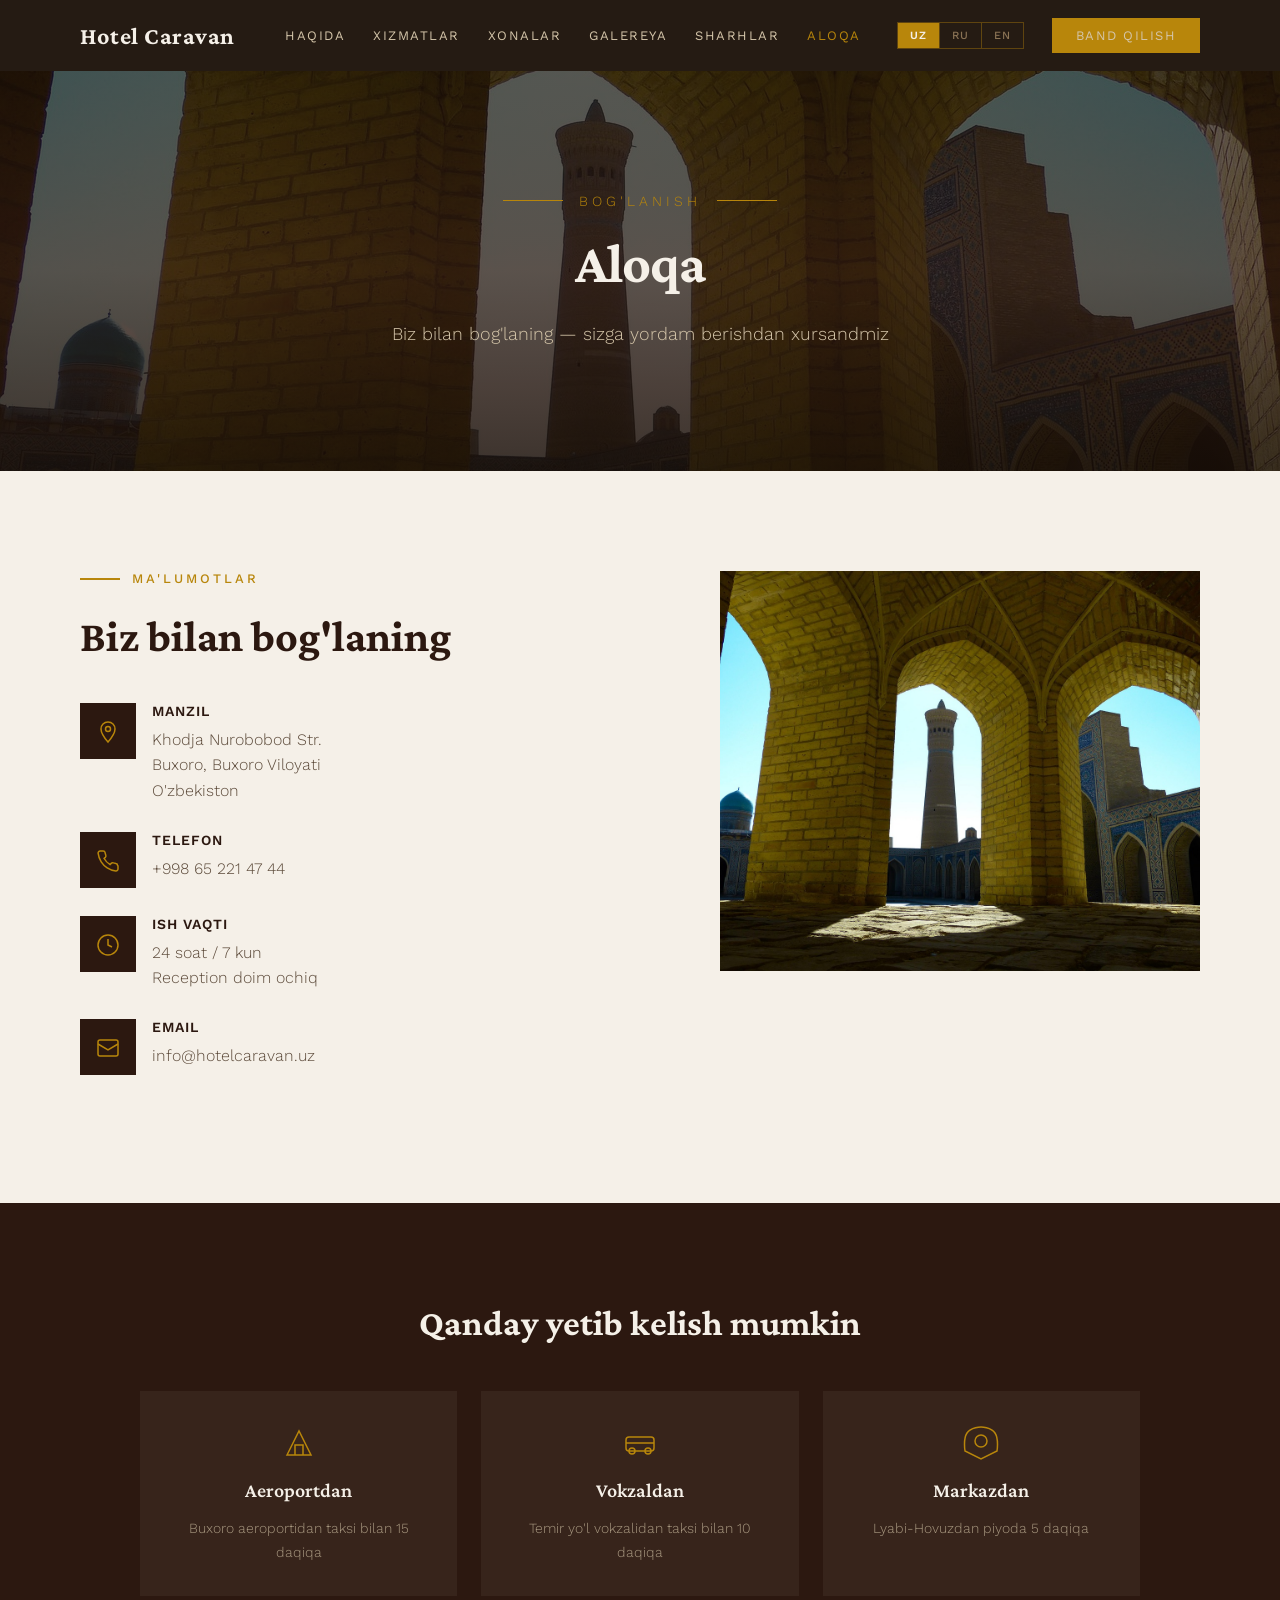
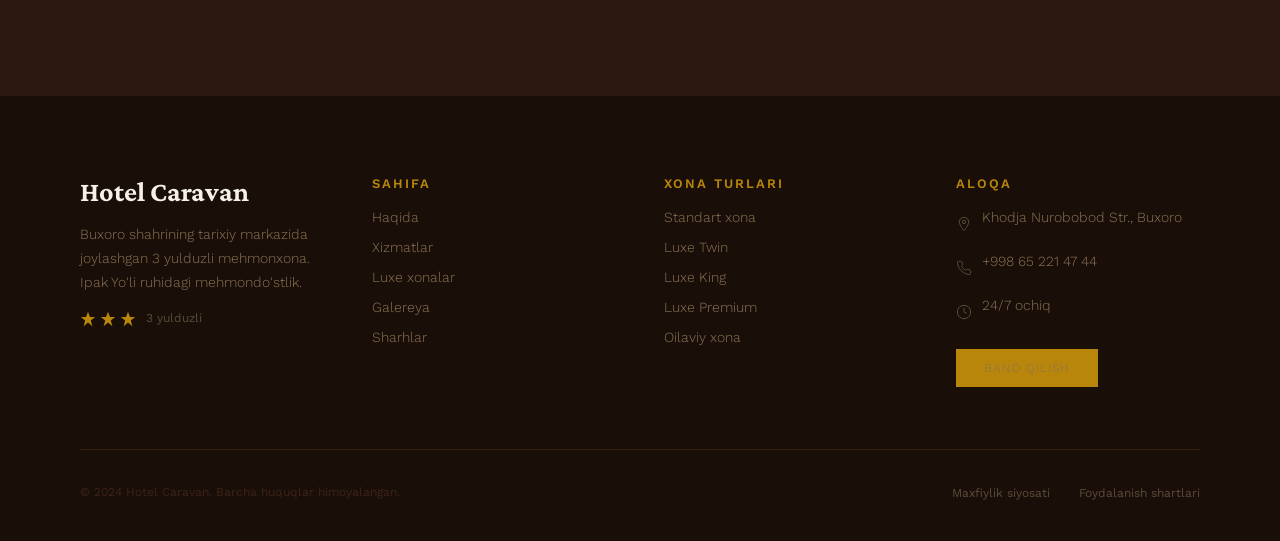
==== aloqa.html @ 4ad16c90 "Hotel Caravan portfolio site — initial release Static hotel website with 7 pages, responsive design," ====
<!DOCTYPE html>
<html lang="uz">
<head>
  <meta charset="utf-8">
  <meta name="viewport" content="width=device-width, initial-scale=1">
  <title>Aloqa — Hotel Caravan</title>
  <meta name="description" content="Hotel Caravan aloqa — manzil, telefon, ish vaqti va xabar yuborish formasi.">
  <link rel="stylesheet" href="https://fonts.googleapis.com/css2?family=Crimson+Pro:ital,wght@0,400;0,600;0,700;1,400&family=Work+Sans:wght@300;400;500;600;700&display=swap">
  <link rel="stylesheet" href="css/style.css">
</head>
<body>

  <!-- Navbar -->
  <nav class="nav">
    <a href="index.html" class="nav-logo">Hotel Caravan</a>
    <div class="nav-links">
      <a href="haqida.html">Haqida</a>
      <a href="xizmatlar.html">Xizmatlar</a>
      <a href="xonalar.html">Xonalar</a>
      <a href="galereya.html">Galereya</a>
      <a href="sharhlar.html">Sharhlar</a>
      <a href="aloqa.html" class="active">Aloqa</a>
      <div class="lang-switch">
        <span>UZ</span>
        <a href="#">RU</a>
        <a href="#">EN</a>
      </div>
      <a class="nav-book" href="aloqa.html">Band qilish</a>
    </div>
    <div class="nav-hamburger"></div>
  </nav>

  <!-- Hero -->
  <section class="hero hero-sub">
    <img src="images/contact-minaret.jpg" class="hero-bg" alt="Hotel Caravan">
    <div class="hero-overlay"></div>
    <div class="hero-content">
      <div class="hero-location">
        <div class="hero-line"></div>
        <span>Bog'lanish</span>
        <div class="hero-line"></div>
      </div>
      <h1>Aloqa</h1>
      <p class="hero-desc">Biz bilan bog'laning — sizga yordam berishdan xursandmiz</p>
    </div>
  </section>

  <!-- Contact Info + Form -->
  <section class="section">
    <div class="contact-row">
      <div class="contact-info">
        <div class="section-label" style="justify-content: flex-start;">
          <div class="section-label-line"></div>
          <span>Ma'lumotlar</span>
        </div>
        <h2 class="section-title" style="margin-bottom: 40px;">Biz bilan bog'laning</h2>

        <div class="contact-detail">
          <div style="width: 56px; height: 56px; background: var(--dark); display: flex; align-items: center; justify-content: center; flex-shrink: 0;">
            <svg width="24" height="24" viewBox="0 0 24 24" fill="none" stroke="#B8860B" stroke-width="1.5"><path d="M12 2C8 2 5 5 5 9c0 5 7 13 7 13s7-8 7-13c0-4-3-7-7-7Z"/><circle cx="12" cy="9" r="2.5"/></svg>
          </div>
          <div>
            <span style="font-size: 14px; font-weight: 600; letter-spacing: 1px; text-transform: uppercase; color: var(--dark); display: block; margin-bottom: 8px;">Manzil</span>
            <span class="detail-value">Khodja Nurobobod Str.<br>Buxoro, Buxoro Viloyati<br>O'zbekiston</span>
          </div>
        </div>

        <div class="contact-detail">
          <div style="width: 56px; height: 56px; background: var(--dark); display: flex; align-items: center; justify-content: center; flex-shrink: 0;">
            <svg width="24" height="24" viewBox="0 0 24 24" fill="none" stroke="#B8860B" stroke-width="1.5"><path d="M22 16.9v3a2 2 0 0 1-2.2 2 19.8 19.8 0 0 1-8.6-3.1 19.5 19.5 0 0 1-6-6A19.8 19.8 0 0 1 2.1 4.2 2 2 0 0 1 4.1 2h3a2 2 0 0 1 2 1.7c.1.9.4 1.8.7 2.6a2 2 0 0 1-.5 2.1L8.1 9.5a16 16 0 0 0 6 6l1.1-1.1a2 2 0 0 1 2.1-.5c.8.3 1.7.5 2.6.7a2 2 0 0 1 1.7 2Z"/></svg>
          </div>
          <div>
            <span style="font-size: 14px; font-weight: 600; letter-spacing: 1px; text-transform: uppercase; color: var(--dark); display: block; margin-bottom: 8px;">Telefon</span>
            <span class="detail-value">+998 65 221 47 44</span>
          </div>
        </div>

        <div class="contact-detail">
          <div style="width: 56px; height: 56px; background: var(--dark); display: flex; align-items: center; justify-content: center; flex-shrink: 0;">
            <svg width="24" height="24" viewBox="0 0 24 24" fill="none" stroke="#B8860B" stroke-width="1.5"><circle cx="12" cy="12" r="10"/><path d="M12 6v6l4 2"/></svg>
          </div>
          <div>
            <span style="font-size: 14px; font-weight: 600; letter-spacing: 1px; text-transform: uppercase; color: var(--dark); display: block; margin-bottom: 8px;">Ish vaqti</span>
            <span class="detail-value">24 soat / 7 kun<br>Reception doim ochiq</span>
          </div>
        </div>

        <div class="contact-detail">
          <div style="width: 56px; height: 56px; background: var(--dark); display: flex; align-items: center; justify-content: center; flex-shrink: 0;">
            <svg width="24" height="24" viewBox="0 0 24 24" fill="none" stroke="#B8860B" stroke-width="1.5"><rect x="2" y="4" width="20" height="16" rx="2"/><path d="M2 8 L12 14 L22 8"/></svg>
          </div>
          <div>
            <span style="font-size: 14px; font-weight: 600; letter-spacing: 1px; text-transform: uppercase; color: var(--dark); display: block; margin-bottom: 8px;">Email</span>
            <span class="detail-value">info@hotelcaravan.uz</span>
          </div>
        </div>
      </div>

      <div class="contact-img">
        <img src="images/contact-minaret.jpg" alt="Buxoro minorasi">
      </div>
    </div>
  </section>

  <!-- How to Get Here -->
  <section class="section section-dark" style="padding-bottom: 100px;">
    <div style="text-align: center; margin-bottom: 48px;">
      <h2 style="margin: 0; font-family: 'Crimson Pro', serif; font-size: 36px; font-weight: 700; color: var(--ground);">Qanday yetib kelish mumkin</h2>
    </div>
    <div class="transport-grid" style="max-width: 1000px;">
      <div style="text-align: center; display: flex; flex-direction: column; align-items: center; gap: 16px; padding: 32px; background: rgba(245,240,232,0.05);">
        <svg width="40" height="40" viewBox="0 0 40 40" fill="none" stroke="#B8860B" stroke-width="1.5"><path d="M8 32 L20 8 L32 32 H8Z"/><path d="M16 32 V22 H24 V32"/></svg>
        <h4 style="margin: 0; font-family: 'Crimson Pro', serif; font-size: 20px; color: var(--ground); font-weight: 600;">Aeroportdan</h4>
        <p style="margin: 0; font-size: 14px; color: #A89880; line-height: 1.7; font-weight: 300;">Buxoro aeroportidan taksi bilan 15 daqiqa</p>
      </div>
      <div style="text-align: center; display: flex; flex-direction: column; align-items: center; gap: 16px; padding: 32px; background: rgba(245,240,232,0.05);">
        <svg width="40" height="40" viewBox="0 0 40 40" fill="none" stroke="#B8860B" stroke-width="1.5"><rect x="6" y="14" width="28" height="14" rx="3"/><circle cx="12" cy="28" r="3"/><circle cx="28" cy="28" r="3"/><path d="M6 20 H34"/></svg>
        <h4 style="margin: 0; font-family: 'Crimson Pro', serif; font-size: 20px; color: var(--ground); font-weight: 600;">Vokzaldan</h4>
        <p style="margin: 0; font-size: 14px; color: #A89880; line-height: 1.7; font-weight: 300;">Temir yo'l vokzalidan taksi bilan 10 daqiqa</p>
      </div>
      <div style="text-align: center; display: flex; flex-direction: column; align-items: center; gap: 16px; padding: 32px; background: rgba(245,240,232,0.05);">
        <svg width="40" height="40" viewBox="0 0 40 40" fill="none" stroke="#B8860B" stroke-width="1.5"><path d="M20 4 C20 4 10 4 6 10 C2 16 4 28 4 28 L20 36 L36 28 C36 28 38 16 34 10 C30 4 20 4 20 4Z"/><circle cx="20" cy="18" r="6"/></svg>
        <h4 style="margin: 0; font-family: 'Crimson Pro', serif; font-size: 20px; color: var(--ground); font-weight: 600;">Markazdan</h4>
        <p style="margin: 0; font-size: 14px; color: #A89880; line-height: 1.7; font-weight: 300;">Lyabi-Hovuzdan piyoda 5 daqiqa</p>
      </div>
    </div>
  </section>

  <!-- Footer -->
  <footer class="footer">
    <div class="footer-inner">
      <div class="footer-grid">
        <div>
          <div class="footer-brand">Hotel Caravan</div>
          <p class="footer-desc">Buxoro shahrining tarixiy markazida joylashgan 3 yulduzli mehmonxona. Ipak Yo'li ruhidagi mehmondo'stlik.</p>
          <div style="display:flex;gap:4px;margin-top:16px">
            <svg width="16" height="16" viewBox="0 0 20 20" fill="#B8860B"><polygon points="10,1 12.5,7.5 19,7.5 13.5,12 15.5,19 10,14.5 4.5,19 6.5,12 1,7.5 7.5,7.5"/></svg>
            <svg width="16" height="16" viewBox="0 0 20 20" fill="#B8860B"><polygon points="10,1 12.5,7.5 19,7.5 13.5,12 15.5,19 10,14.5 4.5,19 6.5,12 1,7.5 7.5,7.5"/></svg>
            <svg width="16" height="16" viewBox="0 0 20 20" fill="#B8860B"><polygon points="10,1 12.5,7.5 19,7.5 13.5,12 15.5,19 10,14.5 4.5,19 6.5,12 1,7.5 7.5,7.5"/></svg>
            <span style="font-size:12px;color:#5C4A3A;margin-left:6px">3 yulduzli</span>
          </div>
        </div>
        <div class="footer-col">
          <div class="footer-col-title">Sahifa</div>
          <a href="haqida.html">Haqida</a>
          <a href="xizmatlar.html">Xizmatlar</a>
          <a href="xonalar.html">Luxe xonalar</a>
          <a href="galereya.html">Galereya</a>
          <a href="sharhlar.html">Sharhlar</a>
        </div>
        <div class="footer-col">
          <div class="footer-col-title">Xona turlari</div>
          <span>Standart xona</span>
          <span>Luxe Twin</span>
          <span>Luxe King</span>
          <span>Luxe Premium</span>
          <span>Oilaviy xona</span>
        </div>
        <div class="footer-col">
          <div class="footer-col-title">Aloqa</div>
          <div style="display:flex;align-items:center;gap:10px;margin-bottom:14px">
            <svg width="16" height="16" viewBox="0 0 24 24" fill="none" stroke="#5C4A3A" stroke-width="1.5"><path d="M12 2C8 2 5 5 5 9c0 5 7 13 7 13s7-8 7-13c0-4-3-7-7-7Z"/><circle cx="12" cy="9" r="2.5"/></svg>
            <span style="font-size:14px;color:#8B7355;font-weight:300">Khodja Nurobobod Str., Buxoro</span>
          </div>
          <div style="display:flex;align-items:center;gap:10px;margin-bottom:14px">
            <svg width="16" height="16" viewBox="0 0 24 24" fill="none" stroke="#5C4A3A" stroke-width="1.5"><path d="M22 16.9v3a2 2 0 0 1-2.2 2 19.8 19.8 0 0 1-8.6-3.1 19.5 19.5 0 0 1-6-6A19.8 19.8 0 0 1 2.1 4.2 2 2 0 0 1 4.1 2h3a2 2 0 0 1 2 1.7c.1.9.4 1.8.7 2.6a2 2 0 0 1-.5 2.1L8.1 9.5a16 16 0 0 0 6 6l1.1-1.1a2 2 0 0 1 2.1-.5c.8.3 1.7.5 2.6.7a2 2 0 0 1 1.7 2Z"/></svg>
            <span style="font-size:14px;color:#8B7355;font-weight:300">+998 65 221 47 44</span>
          </div>
          <div style="display:flex;align-items:center;gap:10px;margin-bottom:14px">
            <svg width="16" height="16" viewBox="0 0 24 24" fill="none" stroke="#5C4A3A" stroke-width="1.5"><circle cx="12" cy="12" r="10"/><path d="M12 6v6l4 2"/></svg>
            <span style="font-size:14px;color:#8B7355;font-weight:300">24/7 ochiq</span>
          </div>
          <a href="aloqa.html" class="btn-primary" style="padding:12px 28px;font-size:12px;margin-top:8px;display:inline-flex">Band qilish</a>
        </div>
      </div>
      <div class="footer-bottom">
        <span>&copy; 2024 Hotel Caravan. Barcha huquqlar himoyalangan.</span>
        <div>
          <a href="#">Maxfiylik siyosati</a>
          <a href="#">Foydalanish shartlari</a>
        </div>
      </div>
    </div>
  </footer>

<script>
document.querySelector(".nav-hamburger").addEventListener("click", function() {
  document.querySelector(".nav-links").classList.toggle("open");
});
</script>
<script src="js/lang.js"></script>
<script src="js/lightbox.js"></script>
</body>
</html>
---- css/style.css ----
/* Hotel Caravan — Global Styles */
:root {
  --ground: #F5F0E8;
  --text: #2C1810;
  --gold: #B8860B;
  --gold-hover: #8B6914;
  --sand: #D4C5A9;
  --muted: #8B7355;
  --body-text: #5C4A3A;
  --dark: #2C1810;
  --darkest: #1a0f08;
  --white: #FFFFFF;
  --border: #E8DFD0;
}

*, *::before, *::after { box-sizing: border-box; }

body {
  margin: 0;
  font-family: 'Work Sans', system-ui, sans-serif;
  color: var(--text);
  background: var(--ground);
}

a { color: var(--gold); text-decoration: none; }
a:hover { color: var(--gold-hover); }
img { display: block; max-width: 100%; }

/* ── Navbar ── */
.nav {
  display: flex;
  align-items: center;
  justify-content: space-between;
  padding: 18px 80px;
  background: rgba(26,15,8,0.95);
  position: sticky;
  top: 0;
  z-index: 100;
}
.nav-logo {
  font-family: 'Crimson Pro', Georgia, serif;
  font-size: 24px;
  font-weight: 700;
  color: var(--ground);
  text-decoration: none;
  letter-spacing: 0.5px;
}
.nav-links {
  display: flex;
  align-items: center;
  gap: 28px;
  flex-wrap: wrap;
}
.nav-links a {
  font-size: 13px;
  font-weight: 400;
  color: var(--sand);
  text-decoration: none;
  letter-spacing: 1.5px;
  text-transform: uppercase;
  transition: color 0.2s;
}
.nav-links a:hover { color: var(--gold); }
.nav-links a.active { color: var(--gold); }
.lang-switch {
  display: flex;
  align-items: center;
  margin-left: 8px;
  border: 1px solid rgba(184,134,11,0.4);
}
.lang-switch span,
.lang-switch a {
  display: inline-flex;
  align-items: center;
  justify-content: center;
  padding: 6px 12px;
  font-size: 11px;
  font-weight: 500;
  letter-spacing: 1px;
  text-decoration: none;
}
.lang-switch span { background: var(--gold); color: var(--ground); font-weight: 600; }
.lang-switch a { color: var(--muted); border-left: 1px solid rgba(184,134,11,0.4); }
.nav-book {
  display: inline-flex;
  align-items: center;
  padding: 10px 24px;
  background: var(--gold);
  color: var(--ground);
  text-decoration: none;
  font-size: 12px;
  font-weight: 600;
  letter-spacing: 1.5px;
  text-transform: uppercase;
  transition: background 0.2s;
}
.nav-book:hover { background: var(--gold-hover); color: var(--ground); }
.nav-hamburger {
  display: none;
  width: 28px;
  height: 20px;
  background: transparent;
  border: none;
  cursor: pointer;
  position: relative;
  padding: 0;
}
.nav-hamburger::before,
.nav-hamburger::after {
  content: '';
  position: absolute;
  left: 0;
  width: 100%;
  height: 2px;
  background: var(--sand);
}
.nav-hamburger::before { top: 0; box-shadow: 0 9px 0 var(--sand); }
.nav-hamburger::after { bottom: 0; }

/* ── Hero ── */
.hero {
  position: relative;
  min-height: 720px;
  display: flex;
  flex-direction: column;
  justify-content: center;
  align-items: center;
  text-align: center;
  padding: 80px 16px;
  overflow: hidden;
}
.hero-bg {
  position: absolute;
  inset: 0;
  width: 100%;
  height: 100%;
  object-fit: cover;
}
.hero-overlay {
  position: absolute;
  inset: 0;
  background: linear-gradient(180deg, rgba(26,15,8,0.7) 0%, rgba(44,24,16,0.75) 50%, rgba(26,15,8,0.85) 100%);
  pointer-events: none;
}
.hero-content {
  position: relative;
  z-index: 1;
  display: flex;
  flex-direction: column;
  align-items: center;
  gap: 24px;
  max-width: 800px;
}
.hero-location {
  display: flex;
  align-items: center;
  gap: 16px;
}
.hero-line {
  width: 60px;
  height: 1px;
  background: var(--gold);
}
.hero-location span {
  font-weight: 300;
  font-size: 14px;
  letter-spacing: 4px;
  text-transform: uppercase;
  color: var(--gold);
}
.hero h1 {
  margin: 0;
  font-family: 'Crimson Pro', Georgia, serif;
  font-size: 72px;
  font-weight: 700;
  color: var(--ground);
  line-height: 1.1;
  letter-spacing: -1px;
}
.hero-stars {
  display: flex;
  align-items: center;
  gap: 8px;
}
.hero-stars span {
  font-size: 14px;
  color: var(--sand);
  margin-left: 4px;
}
.hero-desc {
  margin: 0;
  font-size: 18px;
  color: var(--sand);
  line-height: 1.7;
  max-width: 600px;
  font-weight: 300;
}
.hero-cta {
  display: flex;
  gap: 16px;
  margin-top: 16px;
  flex-wrap: wrap;
  justify-content: center;
}
.btn-primary {
  display: inline-flex;
  align-items: center;
  gap: 8px;
  padding: 16px 40px;
  background: var(--gold);
  color: var(--ground);
  text-decoration: none;
  font-size: 15px;
  font-weight: 500;
  letter-spacing: 1px;
  text-transform: uppercase;
  transition: background 0.2s;
}
.btn-primary:hover { background: var(--gold-hover); color: var(--ground); }
.btn-outline {
  display: inline-flex;
  align-items: center;
  gap: 8px;
  padding: 16px 40px;
  border: 1px solid var(--gold);
  color: var(--gold);
  text-decoration: none;
  font-size: 15px;
  font-weight: 500;
  letter-spacing: 1px;
  text-transform: uppercase;
  transition: all 0.2s;
}
.btn-outline:hover { background: var(--gold); color: var(--ground); }

/* ── Rating Bar ── */
.rating-bar {
  display: flex;
  justify-content: center;
  align-items: center;
  gap: 48px;
  padding: 36px 16px;
  background: var(--dark);
  flex-wrap: wrap;
}
.rating-item {
  display: flex;
  flex-direction: column;
  align-items: center;
  gap: 4px;
}
.rating-item .num {
  font-family: 'Crimson Pro', serif;
  font-size: 36px;
  font-weight: 700;
  color: var(--gold);
}
.rating-item .label {
  font-size: 11px;
  color: var(--sand);
  letter-spacing: 2px;
  text-transform: uppercase;
}
.rating-divider {
  width: 1px;
  height: 48px;
  background: rgba(184,134,11,0.3);
}

/* ── Sections ── */
.section {
  padding: 100px 80px;
}
.section-dark { background: var(--dark); color: var(--ground); }
.section-alt { background: #FAF7F2; }
.section-header {
  text-align: center;
  margin-bottom: 64px;
}
.section-label {
  display: flex;
  align-items: center;
  justify-content: center;
  gap: 12px;
  margin-bottom: 24px;
}
.section-label-line { width: 40px; height: 2px; background: var(--gold); }
.section-label span {
  font-size: 13px;
  font-weight: 500;
  letter-spacing: 3px;
  text-transform: uppercase;
  color: var(--gold);
}
.section-title {
  margin: 0;
  font-family: 'Crimson Pro', serif;
  font-size: 44px;
  font-weight: 700;
  line-height: 1.2;
}
.section-subtitle {
  margin: 16px auto 0;
  font-size: 16px;
  color: var(--muted);
  font-weight: 300;
  max-width: 560px;
  line-height: 1.7;
}

/* ── About ── */
.about-row {
  display: flex;
  gap: 64px;
  align-items: center;
  flex-wrap: wrap;
}
.about-text { flex: 1 1 400px; min-width: 0; }
.about-text p {
  margin: 0 0 20px;
  font-size: 16px;
  line-height: 1.8;
  color: var(--body-text);
  font-weight: 300;
}
.about-text p:last-child { margin-bottom: 0; }
.about-img {
  flex: 0 0 440px;
  height: 520px;
  overflow: hidden;
}
.about-img img { width: 100%; height: 100%; object-fit: cover; }

/* ── Amenities Grid ── */
.amenities-grid {
  display: grid;
  grid-template-columns: repeat(auto-fit, minmax(min(280px, 100%), 1fr));
  gap: 32px;
  max-width: 1200px;
  margin: 0 auto;
}
.amenity-card {
  padding: 40px 32px;
  background: rgba(245,240,232,0.05);
  display: flex;
  flex-direction: column;
  align-items: center;
  text-align: center;
  gap: 20px;
}
.amenity-card h3 {
  margin: 0;
  font-family: 'Crimson Pro', serif;
  font-size: 22px;
  color: var(--ground);
  font-weight: 600;
}
.amenity-card p {
  margin: 0;
  font-size: 14px;
  color: #A89880;
  line-height: 1.7;
  font-weight: 300;
}

/* ── Room Cards ── */
.rooms-grid {
  display: grid;
  grid-template-columns: repeat(2, 1fr);
  gap: 24px;
  max-width: 1200px;
  margin: 0 auto;
}
.room-card {
  background: var(--white);
  overflow: hidden;
  display: flex;
  flex-direction: column;
}
.room-card-img {
  height: 360px;
  overflow: hidden;
  position: relative;
}
.room-card-img img { width: 100%; height: 100%; object-fit: cover; }
.room-badge {
  position: absolute;
  top: 20px;
  left: 20px;
  padding: 6px 16px;
  background: var(--gold);
  font-size: 11px;
  font-weight: 600;
  letter-spacing: 2px;
  text-transform: uppercase;
  color: var(--ground);
}
.room-card-body {
  padding: 32px;
  display: flex;
  flex-direction: column;
  gap: 16px;
}
.room-card-body h3 {
  margin: 0;
  font-family: 'Crimson Pro', serif;
  font-size: 26px;
  font-weight: 700;
  color: var(--dark);
}
.room-card-body p {
  margin: 0;
  font-size: 14px;
  color: var(--muted);
  line-height: 1.7;
  font-weight: 300;
}
.room-features {
  display: flex;
  gap: 20px;
  flex-wrap: wrap;
  padding-top: 8px;
  border-top: 1px solid var(--border);
}
.room-feature {
  display: flex;
  align-items: center;
  gap: 6px;
  font-size: 12px;
  color: var(--body-text);
}

/* ── Gallery Grid ── */
.gallery-grid {
  display: grid;
  grid-template-columns: repeat(4, 1fr);
  gap: 12px;
  max-width: 1200px;
  margin: 0 auto;
}
.gallery-item {
  overflow: hidden;
  position: relative;
}
.gallery-item img { width: 100%; height: 100%; object-fit: cover; }
.gallery-item-label {
  position: absolute;
  bottom: 0;
  left: 0;
  right: 0;
  padding: 16px 20px;
  background: linear-gradient(transparent, rgba(44,24,16,0.8));
}
.gallery-item-label span {
  font-size: 12px;
  letter-spacing: 2px;
  text-transform: uppercase;
  color: var(--ground);
}
.span-2 { grid-column: span 2; }
.span-4 { grid-column: span 4; }
.gallery-item { cursor: pointer; }
.gallery-item img { transition: transform 0.3s; }
.gallery-item:hover img { transform: scale(1.05); }

/* ── Lightbox ── */
.lightbox {
  display: none;
  position: fixed;
  inset: 0;
  z-index: 1000;
  background: rgba(0,0,0,0.92);
  align-items: center;
  justify-content: center;
  padding: 40px;
}
.lightbox.active { display: flex; }
.lightbox img {
  max-width: 90vw;
  max-height: 85vh;
  object-fit: contain;
  border-radius: 2px;
}
.lightbox-close {
  position: absolute;
  top: 24px;
  right: 32px;
  width: 40px;
  height: 40px;
  background: none;
  border: none;
  cursor: pointer;
  color: #D4C5A9;
  font-size: 32px;
  line-height: 1;
  z-index: 1001;
}
.lightbox-close:hover { color: #fff; }
.lightbox-nav {
  position: absolute;
  top: 50%;
  transform: translateY(-50%);
  width: 48px;
  height: 48px;
  background: rgba(184,134,11,0.3);
  border: 1px solid rgba(184,134,11,0.5);
  border-radius: 50%;
  cursor: pointer;
  color: #D4C5A9;
  font-size: 24px;
  display: flex;
  align-items: center;
  justify-content: center;
  z-index: 1001;
  transition: background 0.2s;
}
.lightbox-nav:hover { background: rgba(184,134,11,0.6); color: #fff; }
.lightbox-prev { left: 24px; }
.lightbox-next { right: 24px; }
.lightbox-caption {
  position: absolute;
  bottom: 24px;
  left: 50%;
  transform: translateX(-50%);
  font-size: 14px;
  letter-spacing: 2px;
  text-transform: uppercase;
  color: #D4C5A9;
}

/* ── Rating Breakdown ── */
.rating-breakdown {
  max-width: 480px;
  margin: 0 auto 64px;
  display: flex;
  gap: 40px;
  align-items: center;
}
.rating-big .num {
  font-family: 'Crimson Pro', serif;
  font-size: 64px;
  font-weight: 700;
  color: var(--dark);
  line-height: 1;
}
.rating-bars { flex: 1; display: flex; flex-direction: column; gap: 6px; }
.rating-bar-row {
  display: flex;
  align-items: center;
  gap: 8px;
}
.rating-bar-row .star { font-size: 12px; color: var(--muted); width: 12px; text-align: right; }
.rating-bar-row .bar { flex: 1; height: 8px; background: var(--border); overflow: hidden; }
.rating-bar-row .bar-fill { height: 100%; background: var(--gold); }
.rating-bar-row .pct { font-size: 12px; color: var(--muted); width: 32px; }

/* ── Review Cards ── */
.reviews-grid {
  display: grid;
  grid-template-columns: repeat(auto-fit, minmax(min(340px, 100%), 1fr));
  gap: 24px;
  max-width: 1200px;
  margin: 0 auto;
}
.review-card {
  padding: 36px;
  background: var(--white);
  display: flex;
  flex-direction: column;
  gap: 16px;
}
.review-header {
  display: flex;
  align-items: center;
  gap: 12px;
}
.review-avatar {
  width: 44px;
  height: 44px;
  background: var(--dark);
  display: flex;
  align-items: center;
  justify-content: center;
  font-family: 'Crimson Pro', serif;
  font-size: 18px;
  color: var(--ground);
  font-weight: 600;
}
.review-name { font-size: 15px; font-weight: 500; color: var(--dark); }
.review-source { font-size: 12px; color: var(--muted); }
.review-score {
  margin-left: auto;
  font-family: 'Crimson Pro', serif;
  font-size: 24px;
  font-weight: 700;
  color: var(--gold);
}
.review-card p {
  margin: 0;
  font-size: 14px;
  line-height: 1.7;
  color: var(--body-text);
  font-weight: 300;
}

/* ── Contact ── */
.contact-row {
  display: flex;
  gap: 64px;
  max-width: 1200px;
  margin: 0 auto;
  flex-wrap: wrap;
}
.contact-info { flex: 1 1 400px; min-width: 0; }
.contact-detail {
  display: flex;
  gap: 16px;
  align-items: flex-start;
  margin-bottom: 28px;
}
.contact-detail svg { flex-shrink: 0; margin-top: 2px; }
.contact-detail .detail-label {
  font-size: 13px;
  font-weight: 500;
  letter-spacing: 2px;
  text-transform: uppercase;
  color: var(--gold);
  display: block;
  margin-bottom: 6px;
}
.contact-detail .detail-value {
  font-size: 16px;
  color: var(--body-text);
  line-height: 1.6;
  font-weight: 300;
}
.contact-img {
  flex: 0 0 480px;
  height: 400px;
  overflow: hidden;
  position: relative;
}
.contact-img img { width: 100%; height: 100%; object-fit: cover; }

/* ── Footer ── */
.footer {
  background: var(--darkest);
  padding: 80px 80px 40px;
}
.footer-inner { max-width: 1200px; margin: 0 auto; }
.footer-grid {
  display: grid;
  grid-template-columns: repeat(auto-fit, minmax(min(240px, 100%), 1fr));
  gap: 48px;
  padding-bottom: 48px;
  border-bottom: 1px solid rgba(184,134,11,0.15);
}
.footer-brand {
  font-family: 'Crimson Pro', Georgia, serif;
  font-size: 28px;
  font-weight: 700;
  color: var(--ground);
}
.footer-desc {
  margin: 16px 0 0;
  font-size: 14px;
  line-height: 1.7;
  color: var(--muted);
  font-weight: 300;
  max-width: 280px;
}
.footer-col-title {
  font-size: 13px;
  font-weight: 600;
  letter-spacing: 2px;
  text-transform: uppercase;
  color: var(--gold);
  margin-bottom: 18px;
}
.footer-col a,
.footer-col span {
  display: block;
  font-size: 14px;
  color: var(--muted);
  text-decoration: none;
  font-weight: 300;
  margin-bottom: 14px;
}
.footer-col a:hover { color: var(--gold); }
.footer-bottom {
  display: flex;
  justify-content: space-between;
  align-items: center;
  padding-top: 32px;
  flex-wrap: wrap;
  gap: 12px;
}
.footer-bottom span { font-size: 12px; color: #3D2317; }
.footer-bottom a { font-size: 12px; color: var(--body-text); text-decoration: none; margin-left: 24px; }

/* ── Subpage Hero (smaller) ── */
.hero-sub { min-height: 400px; }
.hero-sub h1 { font-size: 56px; }

/* ── Two Column Layout ── */
.two-col {
  display: flex;
  gap: 64px;
  align-items: center;
  flex-wrap: wrap;
  max-width: 1200px;
  margin: 0 auto;
}
.two-col > div { flex: 1 1 400px; min-width: 0; }
.two-col-img {
  flex: 0 0 480px !important;
  height: 400px;
  overflow: hidden;
}
.two-col-img img { width: 100%; height: 100%; object-fit: cover; }

/* ── Room Detail ── */
.room-detail {
  display: flex;
  gap: 48px;
  align-items: stretch;
  max-width: 1200px;
  margin: 0 auto 48px;
  flex-wrap: wrap;
}
.room-detail-img {
  flex: 0 0 50%;
  max-width: 50%;
  height: 400px;
  overflow: hidden;
}
.room-detail-img img { width: 100%; height: 100%; object-fit: cover; }
.room-detail-info { flex: 1; display: flex; flex-direction: column; justify-content: center; gap: 20px; }
.room-detail.reverse { flex-direction: row-reverse; }

/* ── Form ── */
.form-grid {
  display: grid;
  grid-template-columns: 1fr 1fr;
  gap: 20px;
  max-width: 600px;
  margin: 0 auto;
}
.form-grid input,
.form-grid textarea,
.form-grid select {
  width: 100%;
  padding: 14px 16px;
  border: 1px solid var(--border);
  background: var(--white);
  font-family: 'Work Sans', sans-serif;
  font-size: 14px;
  color: var(--text);
  outline: none;
  transition: border-color 0.2s;
}
.form-grid input:focus,
.form-grid textarea:focus { border-color: var(--gold); }
.form-grid .full { grid-column: 1 / -1; }
.form-grid textarea { min-height: 120px; resize: vertical; }

/* ── Transport Grid ── */
.transport-grid {
  display: grid;
  grid-template-columns: repeat(auto-fit, minmax(min(260px, 100%), 1fr));
  gap: 24px;
  max-width: 1200px;
  margin: 0 auto;
}
.transport-card {
  padding: 32px;
  background: var(--white);
  display: flex;
  flex-direction: column;
  gap: 12px;
}
.transport-card h3 {
  margin: 0;
  font-family: 'Crimson Pro', serif;
  font-size: 20px;
  font-weight: 600;
  color: var(--dark);
}
.transport-card p {
  margin: 0;
  font-size: 14px;
  color: var(--body-text);
  line-height: 1.7;
  font-weight: 300;
}

/* ────────────────────────────────
   Responsive — Tablet
   ──────────────────────────────── */
@media (max-width: 1024px) {
  .nav { padding: 18px 32px; }
  .nav-links { gap: 16px; }
  .section { padding-left: 32px; padding-right: 32px; }
  .hero h1 { font-size: 52px; }
  .hero-sub h1 { font-size: 42px; }
  .section-title { font-size: 36px; }
  .about-img { flex: 1 1 100%; height: 380px; }
  .rooms-grid { grid-template-columns: repeat(2, 1fr); }
  .gallery-grid { grid-template-columns: repeat(2, 1fr); }
  .gallery-item { grid-column: span 1 !important; }
  .contact-img { flex: 1 1 100%; }
  .footer { padding: 60px 32px 32px; }
  .room-detail-img { flex: 1 1 100%; max-width: 100%; }
  .room-detail.reverse { flex-direction: column; }
}

/* ────────────────────────────────
   Responsive — Mobile
   ──────────────────────────────── */
@media (max-width: 767px) {
  .nav { padding: 14px 16px; }
  .nav-links {
    display: none;
    position: absolute;
    top: 100%;
    left: 0;
    right: 0;
    background: rgba(26,15,8,0.98);
    flex-direction: column;
    padding: 20px 16px;
    gap: 16px;
  }
  .nav-links.open { display: flex; }
  .nav-hamburger { display: block; }

  .hero { min-height: 520px; padding: 60px 20px; }
  .hero h1 { font-size: 34px; letter-spacing: 0; }
  .hero-sub h1 { font-size: 28px; }
  .hero-desc { font-size: 14px; }
  .hero-cta { flex-direction: column; width: 100%; align-items: stretch; }
  .hero-cta a { justify-content: center; text-align: center; padding: 16px 24px; font-size: 13px; }
  .hero-stars span { font-size: 12px; }
  .hero-location span { font-size: 11px; letter-spacing: 2px; }
  .hero-line { width: 24px; }

  .rating-bar { gap: 12px; padding: 20px 16px; }
  .rating-divider { display: none; }
  .rating-item .num { font-size: 24px; }
  .rating-item .label { font-size: 9px; letter-spacing: 1px; }

  .section { padding: 48px 16px; }
  .section-title { font-size: 26px; }
  .section-subtitle { font-size: 13px; }

  .about-row { gap: 24px; }
  .about-img { flex: 1 1 100%; height: 220px; order: -1; }
  .about-text p { font-size: 14px; }

  .rooms-grid { grid-template-columns: 1fr; gap: 16px; }
  .room-card-img { height: 220px; }
  .room-card-body { padding: 20px; gap: 12px; }
  .room-card-body h3 { font-size: 22px; }

  .gallery-grid { grid-template-columns: 1fr 1fr; gap: 6px; }
  .gallery-item { grid-column: span 1 !important; height: 140px; }

  .rating-breakdown { flex-direction: column; gap: 20px; }
  .rating-big .num { font-size: 48px; }

  .contact-row { gap: 24px; flex-direction: column; }
  .contact-img { flex: 1 1 auto; height: 200px; width: 100%; }

  .footer { padding: 40px 16px 20px; }
  .footer-bottom { flex-direction: column; align-items: flex-start; }

  .two-col { flex-direction: column; gap: 24px; }
  .two-col-img { flex: 1 1 100% !important; height: 220px; }

  .room-detail { flex-direction: column; gap: 24px; }
  .room-detail-img { flex: 1 1 100%; max-width: 100%; height: 240px; }
  .room-detail.reverse { flex-direction: column; }

  .form-grid { grid-template-columns: 1fr; }
  .transport-grid { grid-template-columns: 1fr; }
}
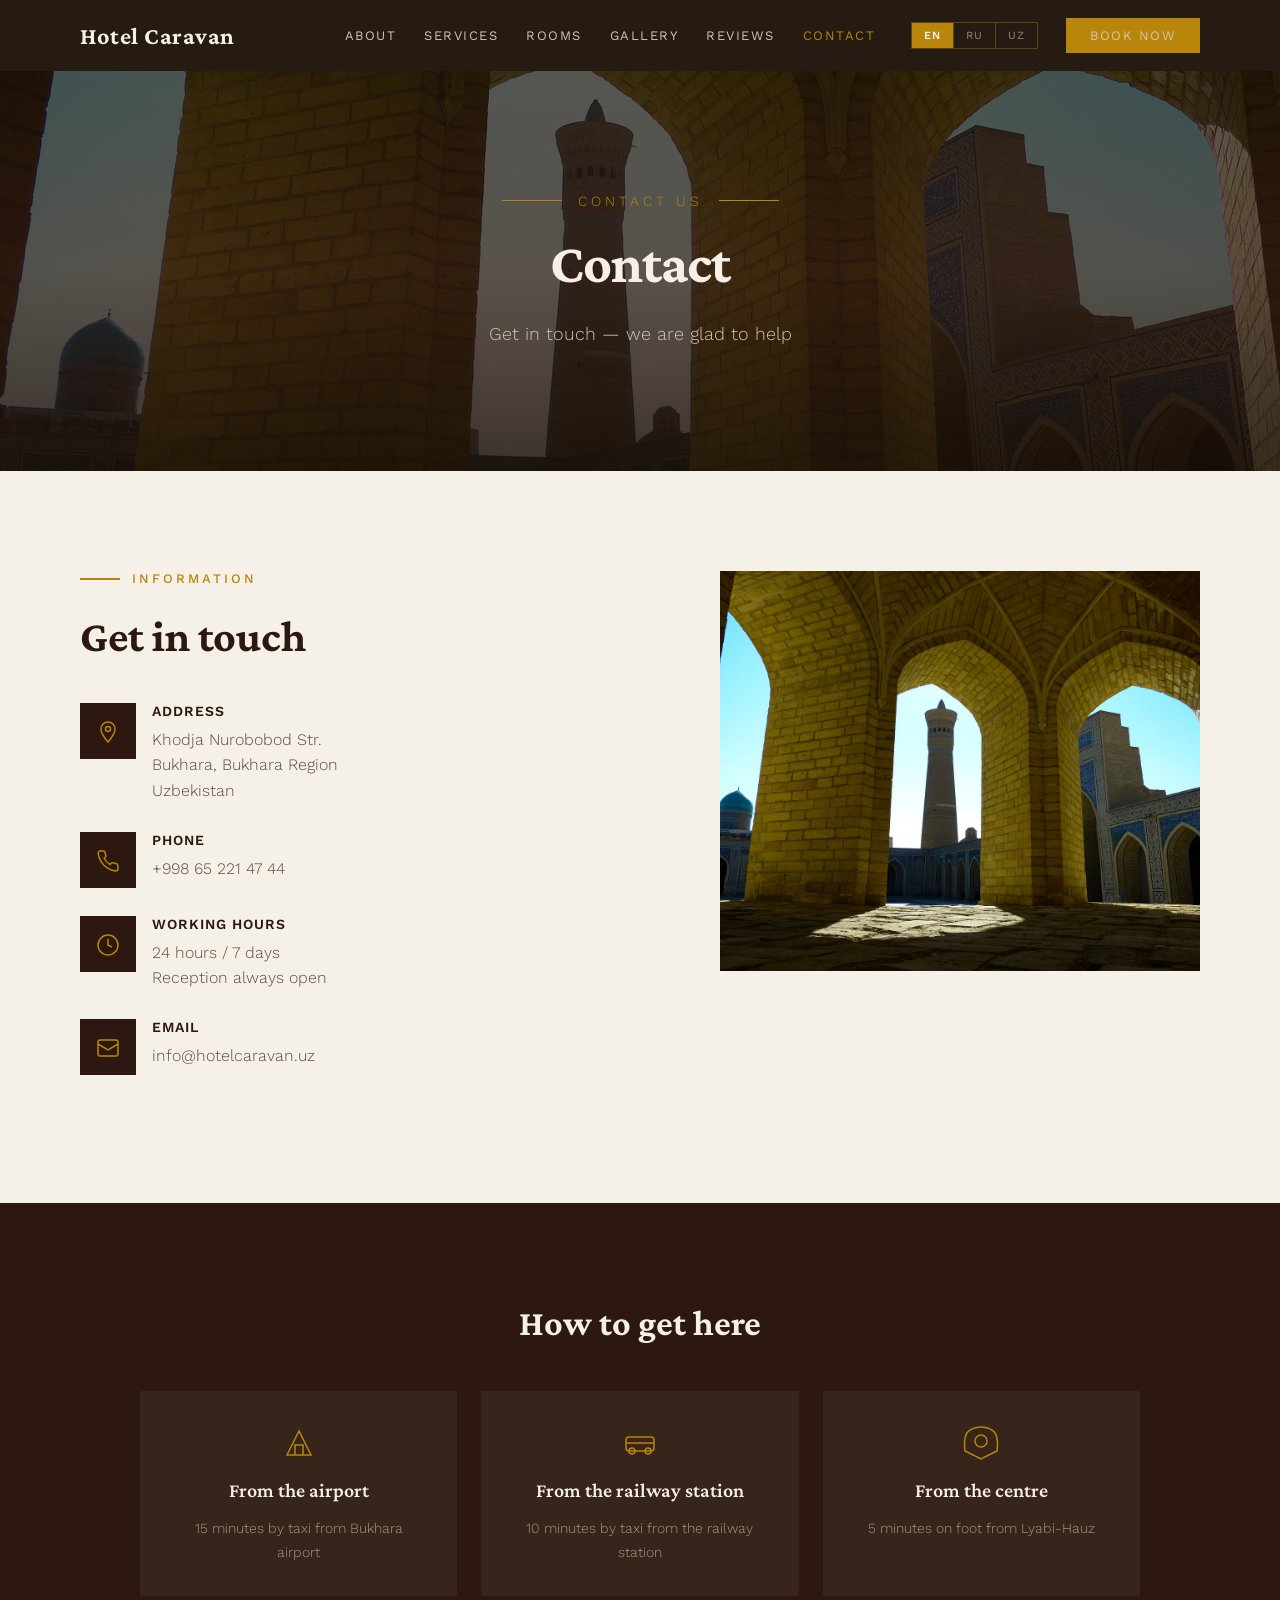
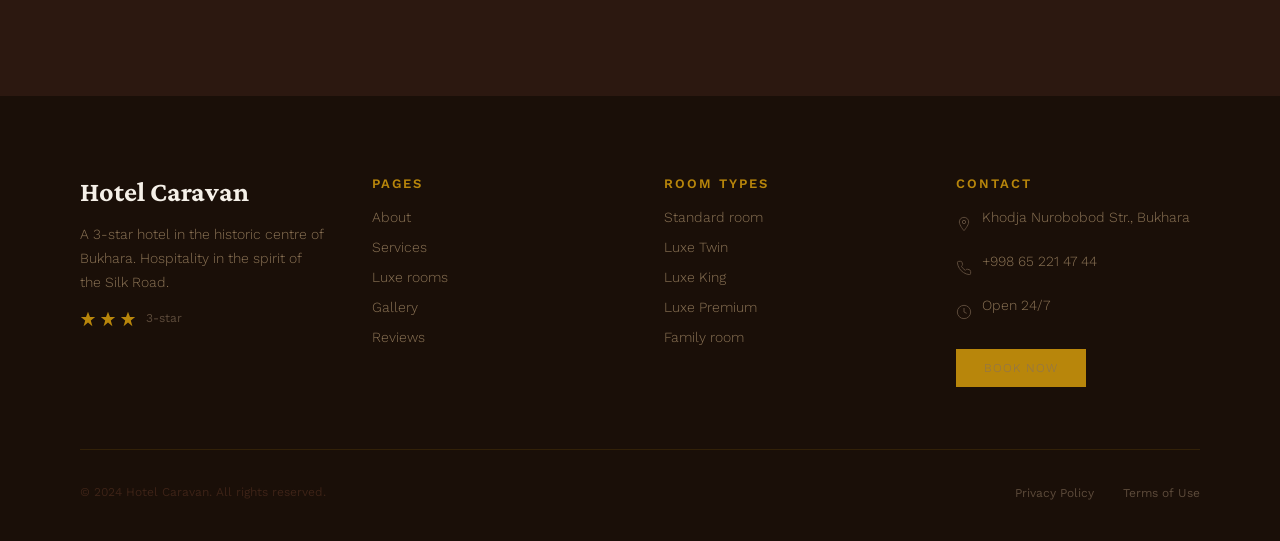
==== commit 0d27d4d1: "Make English the default language of the site The HTML source was Uzbek and lang.js translated a sub" ====
--- a/aloqa.html
+++ b/aloqa.html
@@ -1,10 +1,22 @@
 <!DOCTYPE html>
-<html lang="uz">
+<html lang="en">
 <head>
   <meta charset="utf-8">
   <meta name="viewport" content="width=device-width, initial-scale=1">
-  <title>Aloqa — Hotel Caravan</title>
-  <meta name="description" content="Hotel Caravan aloqa — manzil, telefon, ish vaqti va xabar yuborish formasi.">
+  <title>Contact — Hotel Caravan</title>
+  <meta name="description" content="Contact Hotel Caravan — address, phone and working hours in the historic centre of Bukhara.">
+  <meta property="og:type" content="website">
+  <meta property="og:title" content="Contact — Hotel Caravan">
+  <meta property="og:description" content="Address, phone, working hours — get in touch with us.">
+  <meta property="og:image" content="/images/og-preview.jpg">
+  <meta property="og:image:width" content="1400">
+  <meta property="og:image:height" content="788">
+  <meta property="og:locale" content="en_US">
+  <meta property="og:site_name" content="Hotel Caravan">
+  <meta name="twitter:card" content="summary_large_image">
+  <meta name="twitter:title" content="Contact — Hotel Caravan">
+  <meta name="twitter:description" content="Address, phone, working hours — get in touch with us.">
+  <meta name="twitter:image" content="/images/og-preview.jpg">
   <link rel="stylesheet" href="https://fonts.googleapis.com/css2?family=Crimson+Pro:ital,wght@0,400;0,600;0,700;1,400&family=Work+Sans:wght@300;400;500;600;700&display=swap">
   <link rel="stylesheet" href="css/style.css">
 </head>
@@ -14,18 +26,18 @@
   <nav class="nav">
     <a href="index.html" class="nav-logo">Hotel Caravan</a>
     <div class="nav-links">
-      <a href="haqida.html">Haqida</a>
-      <a href="xizmatlar.html">Xizmatlar</a>
-      <a href="xonalar.html">Xonalar</a>
-      <a href="galereya.html">Galereya</a>
-      <a href="sharhlar.html">Sharhlar</a>
-      <a href="aloqa.html" class="active">Aloqa</a>
+      <a href="haqida.html">About</a>
+      <a href="xizmatlar.html">Services</a>
+      <a href="xonalar.html">Rooms</a>
+      <a href="galereya.html">Gallery</a>
+      <a href="sharhlar.html">Reviews</a>
+      <a href="aloqa.html" class="active">Contact</a>
       <div class="lang-switch">
-        <span>UZ</span>
+        <span>EN</span>
         <a href="#">RU</a>
-        <a href="#">EN</a>
-      </div>
-      <a class="nav-book" href="aloqa.html">Band qilish</a>
+        <a href="#">UZ</a>
+      </div>
+      <a class="nav-book" href="aloqa.html">Book Now</a>
     </div>
     <div class="nav-hamburger"></div>
   </nav>
@@ -37,11 +49,11 @@
     <div class="hero-content">
       <div class="hero-location">
         <div class="hero-line"></div>
-        <span>Bog'lanish</span>
+        <span>Contact Us</span>
         <div class="hero-line"></div>
       </div>
-      <h1>Aloqa</h1>
-      <p class="hero-desc">Biz bilan bog'laning — sizga yordam berishdan xursandmiz</p>
+      <h1>Contact</h1>
+      <p class="hero-desc">Get in touch — we are glad to help</p>
     </div>
   </section>
 
@@ -51,17 +63,17 @@
       <div class="contact-info">
         <div class="section-label" style="justify-content: flex-start;">
           <div class="section-label-line"></div>
-          <span>Ma'lumotlar</span>
-        </div>
-        <h2 class="section-title" style="margin-bottom: 40px;">Biz bilan bog'laning</h2>
+          <span>Information</span>
+        </div>
+        <h2 class="section-title" style="margin-bottom: 40px;">Get in touch</h2>
 
         <div class="contact-detail">
           <div style="width: 56px; height: 56px; background: var(--dark); display: flex; align-items: center; justify-content: center; flex-shrink: 0;">
             <svg width="24" height="24" viewBox="0 0 24 24" fill="none" stroke="#B8860B" stroke-width="1.5"><path d="M12 2C8 2 5 5 5 9c0 5 7 13 7 13s7-8 7-13c0-4-3-7-7-7Z"/><circle cx="12" cy="9" r="2.5"/></svg>
           </div>
           <div>
-            <span style="font-size: 14px; font-weight: 600; letter-spacing: 1px; text-transform: uppercase; color: var(--dark); display: block; margin-bottom: 8px;">Manzil</span>
-            <span class="detail-value">Khodja Nurobobod Str.<br>Buxoro, Buxoro Viloyati<br>O'zbekiston</span>
+            <span style="font-size: 14px; font-weight: 600; letter-spacing: 1px; text-transform: uppercase; color: var(--dark); display: block; margin-bottom: 8px;">Address</span>
+            <span class="detail-value">Khodja Nurobobod Str.<br>Bukhara, Bukhara Region<br>Uzbekistan</span>
           </div>
         </div>
 
@@ -70,7 +82,7 @@
             <svg width="24" height="24" viewBox="0 0 24 24" fill="none" stroke="#B8860B" stroke-width="1.5"><path d="M22 16.9v3a2 2 0 0 1-2.2 2 19.8 19.8 0 0 1-8.6-3.1 19.5 19.5 0 0 1-6-6A19.8 19.8 0 0 1 2.1 4.2 2 2 0 0 1 4.1 2h3a2 2 0 0 1 2 1.7c.1.9.4 1.8.7 2.6a2 2 0 0 1-.5 2.1L8.1 9.5a16 16 0 0 0 6 6l1.1-1.1a2 2 0 0 1 2.1-.5c.8.3 1.7.5 2.6.7a2 2 0 0 1 1.7 2Z"/></svg>
           </div>
           <div>
-            <span style="font-size: 14px; font-weight: 600; letter-spacing: 1px; text-transform: uppercase; color: var(--dark); display: block; margin-bottom: 8px;">Telefon</span>
+            <span style="font-size: 14px; font-weight: 600; letter-spacing: 1px; text-transform: uppercase; color: var(--dark); display: block; margin-bottom: 8px;">Phone</span>
             <span class="detail-value">+998 65 221 47 44</span>
           </div>
         </div>
@@ -80,8 +92,8 @@
             <svg width="24" height="24" viewBox="0 0 24 24" fill="none" stroke="#B8860B" stroke-width="1.5"><circle cx="12" cy="12" r="10"/><path d="M12 6v6l4 2"/></svg>
           </div>
           <div>
-            <span style="font-size: 14px; font-weight: 600; letter-spacing: 1px; text-transform: uppercase; color: var(--dark); display: block; margin-bottom: 8px;">Ish vaqti</span>
-            <span class="detail-value">24 soat / 7 kun<br>Reception doim ochiq</span>
+            <span style="font-size: 14px; font-weight: 600; letter-spacing: 1px; text-transform: uppercase; color: var(--dark); display: block; margin-bottom: 8px;">Working hours</span>
+            <span class="detail-value">24 hours / 7 days<br>Reception always open</span>
           </div>
         </div>
 
@@ -97,7 +109,7 @@
       </div>
 
       <div class="contact-img">
-        <img src="images/contact-minaret.jpg" alt="Buxoro minorasi">
+        <img src="images/contact-minaret.jpg" alt="Bukhara minaret">
       </div>
     </div>
   </section>
@@ -105,23 +117,23 @@
   <!-- How to Get Here -->
   <section class="section section-dark" style="padding-bottom: 100px;">
     <div style="text-align: center; margin-bottom: 48px;">
-      <h2 style="margin: 0; font-family: 'Crimson Pro', serif; font-size: 36px; font-weight: 700; color: var(--ground);">Qanday yetib kelish mumkin</h2>
+      <h2 style="margin: 0; font-family: 'Crimson Pro', serif; font-size: 36px; font-weight: 700; color: var(--ground);">How to get here</h2>
     </div>
     <div class="transport-grid" style="max-width: 1000px;">
       <div style="text-align: center; display: flex; flex-direction: column; align-items: center; gap: 16px; padding: 32px; background: rgba(245,240,232,0.05);">
         <svg width="40" height="40" viewBox="0 0 40 40" fill="none" stroke="#B8860B" stroke-width="1.5"><path d="M8 32 L20 8 L32 32 H8Z"/><path d="M16 32 V22 H24 V32"/></svg>
-        <h4 style="margin: 0; font-family: 'Crimson Pro', serif; font-size: 20px; color: var(--ground); font-weight: 600;">Aeroportdan</h4>
-        <p style="margin: 0; font-size: 14px; color: #A89880; line-height: 1.7; font-weight: 300;">Buxoro aeroportidan taksi bilan 15 daqiqa</p>
+        <h4 style="margin: 0; font-family: 'Crimson Pro', serif; font-size: 20px; color: var(--ground); font-weight: 600;">From the airport</h4>
+        <p style="margin: 0; font-size: 14px; color: #A89880; line-height: 1.7; font-weight: 300;">15 minutes by taxi from Bukhara airport</p>
       </div>
       <div style="text-align: center; display: flex; flex-direction: column; align-items: center; gap: 16px; padding: 32px; background: rgba(245,240,232,0.05);">
         <svg width="40" height="40" viewBox="0 0 40 40" fill="none" stroke="#B8860B" stroke-width="1.5"><rect x="6" y="14" width="28" height="14" rx="3"/><circle cx="12" cy="28" r="3"/><circle cx="28" cy="28" r="3"/><path d="M6 20 H34"/></svg>
-        <h4 style="margin: 0; font-family: 'Crimson Pro', serif; font-size: 20px; color: var(--ground); font-weight: 600;">Vokzaldan</h4>
-        <p style="margin: 0; font-size: 14px; color: #A89880; line-height: 1.7; font-weight: 300;">Temir yo'l vokzalidan taksi bilan 10 daqiqa</p>
+        <h4 style="margin: 0; font-family: 'Crimson Pro', serif; font-size: 20px; color: var(--ground); font-weight: 600;">From the railway station</h4>
+        <p style="margin: 0; font-size: 14px; color: #A89880; line-height: 1.7; font-weight: 300;">10 minutes by taxi from the railway station</p>
       </div>
       <div style="text-align: center; display: flex; flex-direction: column; align-items: center; gap: 16px; padding: 32px; background: rgba(245,240,232,0.05);">
         <svg width="40" height="40" viewBox="0 0 40 40" fill="none" stroke="#B8860B" stroke-width="1.5"><path d="M20 4 C20 4 10 4 6 10 C2 16 4 28 4 28 L20 36 L36 28 C36 28 38 16 34 10 C30 4 20 4 20 4Z"/><circle cx="20" cy="18" r="6"/></svg>
-        <h4 style="margin: 0; font-family: 'Crimson Pro', serif; font-size: 20px; color: var(--ground); font-weight: 600;">Markazdan</h4>
-        <p style="margin: 0; font-size: 14px; color: #A89880; line-height: 1.7; font-weight: 300;">Lyabi-Hovuzdan piyoda 5 daqiqa</p>
+        <h4 style="margin: 0; font-family: 'Crimson Pro', serif; font-size: 20px; color: var(--ground); font-weight: 600;">From the centre</h4>
+        <p style="margin: 0; font-size: 14px; color: #A89880; line-height: 1.7; font-weight: 300;">5 minutes on foot from Lyabi-Hauz</p>
       </div>
     </div>
   </section>
@@ -132,35 +144,35 @@
       <div class="footer-grid">
         <div>
           <div class="footer-brand">Hotel Caravan</div>
-          <p class="footer-desc">Buxoro shahrining tarixiy markazida joylashgan 3 yulduzli mehmonxona. Ipak Yo'li ruhidagi mehmondo'stlik.</p>
+          <p class="footer-desc">A 3-star hotel in the historic centre of Bukhara. Hospitality in the spirit of the Silk Road.</p>
           <div style="display:flex;gap:4px;margin-top:16px">
             <svg width="16" height="16" viewBox="0 0 20 20" fill="#B8860B"><polygon points="10,1 12.5,7.5 19,7.5 13.5,12 15.5,19 10,14.5 4.5,19 6.5,12 1,7.5 7.5,7.5"/></svg>
             <svg width="16" height="16" viewBox="0 0 20 20" fill="#B8860B"><polygon points="10,1 12.5,7.5 19,7.5 13.5,12 15.5,19 10,14.5 4.5,19 6.5,12 1,7.5 7.5,7.5"/></svg>
             <svg width="16" height="16" viewBox="0 0 20 20" fill="#B8860B"><polygon points="10,1 12.5,7.5 19,7.5 13.5,12 15.5,19 10,14.5 4.5,19 6.5,12 1,7.5 7.5,7.5"/></svg>
-            <span style="font-size:12px;color:#5C4A3A;margin-left:6px">3 yulduzli</span>
+            <span style="font-size:12px;color:#5C4A3A;margin-left:6px">3-star</span>
           </div>
         </div>
         <div class="footer-col">
-          <div class="footer-col-title">Sahifa</div>
-          <a href="haqida.html">Haqida</a>
-          <a href="xizmatlar.html">Xizmatlar</a>
-          <a href="xonalar.html">Luxe xonalar</a>
-          <a href="galereya.html">Galereya</a>
-          <a href="sharhlar.html">Sharhlar</a>
+          <div class="footer-col-title">Pages</div>
+          <a href="haqida.html">About</a>
+          <a href="xizmatlar.html">Services</a>
+          <a href="xonalar.html">Luxe rooms</a>
+          <a href="galereya.html">Gallery</a>
+          <a href="sharhlar.html">Reviews</a>
         </div>
         <div class="footer-col">
-          <div class="footer-col-title">Xona turlari</div>
-          <span>Standart xona</span>
+          <div class="footer-col-title">Room types</div>
+          <span>Standard room</span>
           <span>Luxe Twin</span>
           <span>Luxe King</span>
           <span>Luxe Premium</span>
-          <span>Oilaviy xona</span>
+          <span>Family room</span>
         </div>
         <div class="footer-col">
-          <div class="footer-col-title">Aloqa</div>
+          <div class="footer-col-title">Contact</div>
           <div style="display:flex;align-items:center;gap:10px;margin-bottom:14px">
             <svg width="16" height="16" viewBox="0 0 24 24" fill="none" stroke="#5C4A3A" stroke-width="1.5"><path d="M12 2C8 2 5 5 5 9c0 5 7 13 7 13s7-8 7-13c0-4-3-7-7-7Z"/><circle cx="12" cy="9" r="2.5"/></svg>
-            <span style="font-size:14px;color:#8B7355;font-weight:300">Khodja Nurobobod Str., Buxoro</span>
+            <span style="font-size:14px;color:#8B7355;font-weight:300">Khodja Nurobobod Str., Bukhara</span>
           </div>
           <div style="display:flex;align-items:center;gap:10px;margin-bottom:14px">
             <svg width="16" height="16" viewBox="0 0 24 24" fill="none" stroke="#5C4A3A" stroke-width="1.5"><path d="M22 16.9v3a2 2 0 0 1-2.2 2 19.8 19.8 0 0 1-8.6-3.1 19.5 19.5 0 0 1-6-6A19.8 19.8 0 0 1 2.1 4.2 2 2 0 0 1 4.1 2h3a2 2 0 0 1 2 1.7c.1.9.4 1.8.7 2.6a2 2 0 0 1-.5 2.1L8.1 9.5a16 16 0 0 0 6 6l1.1-1.1a2 2 0 0 1 2.1-.5c.8.3 1.7.5 2.6.7a2 2 0 0 1 1.7 2Z"/></svg>
@@ -168,16 +180,16 @@
           </div>
           <div style="display:flex;align-items:center;gap:10px;margin-bottom:14px">
             <svg width="16" height="16" viewBox="0 0 24 24" fill="none" stroke="#5C4A3A" stroke-width="1.5"><circle cx="12" cy="12" r="10"/><path d="M12 6v6l4 2"/></svg>
-            <span style="font-size:14px;color:#8B7355;font-weight:300">24/7 ochiq</span>
-          </div>
-          <a href="aloqa.html" class="btn-primary" style="padding:12px 28px;font-size:12px;margin-top:8px;display:inline-flex">Band qilish</a>
+            <span style="font-size:14px;color:#8B7355;font-weight:300">Open 24/7</span>
+          </div>
+          <a href="aloqa.html" class="btn-primary" style="padding:12px 28px;font-size:12px;margin-top:8px;display:inline-flex">Book Now</a>
         </div>
       </div>
       <div class="footer-bottom">
-        <span>&copy; 2024 Hotel Caravan. Barcha huquqlar himoyalangan.</span>
+        <span>© 2024 Hotel Caravan. All rights reserved.</span>
         <div>
-          <a href="#">Maxfiylik siyosati</a>
-          <a href="#">Foydalanish shartlari</a>
+          <a href="#">Privacy Policy</a>
+          <a href="#">Terms of Use</a>
         </div>
       </div>
     </div>
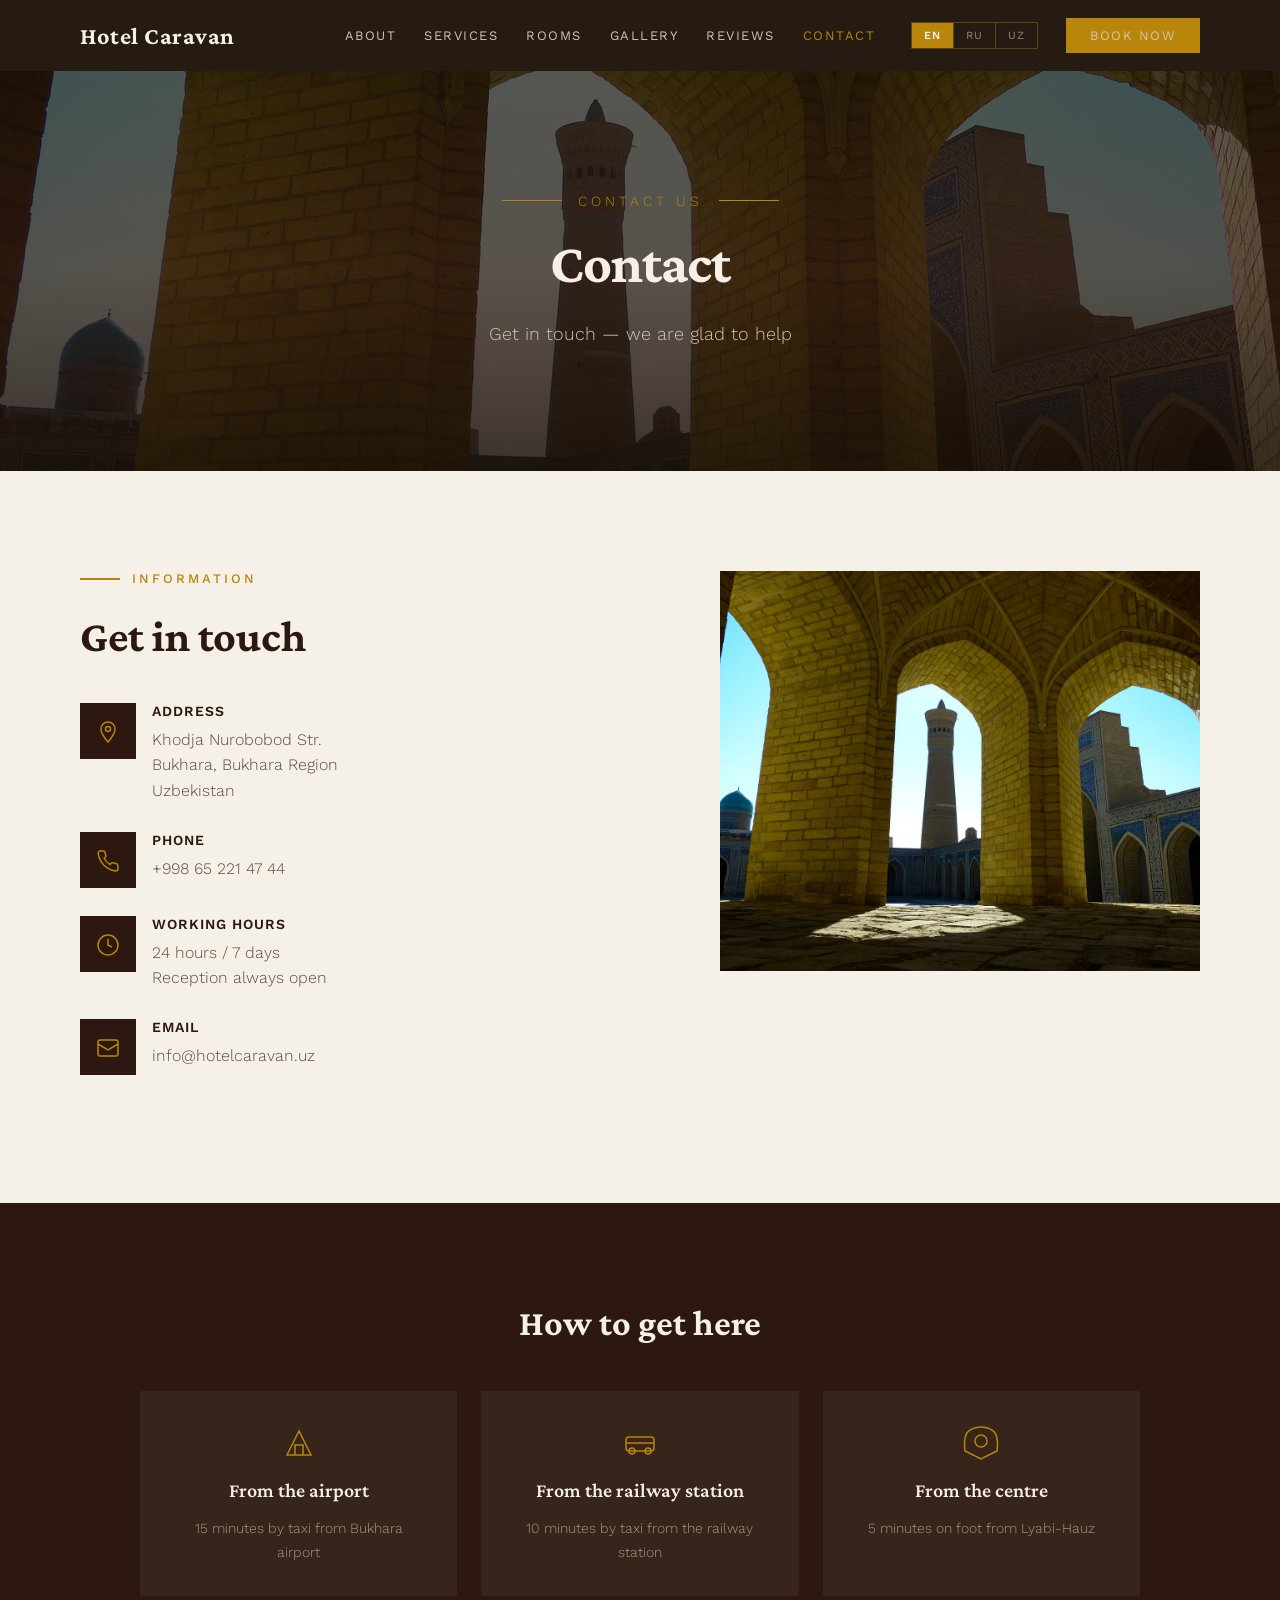
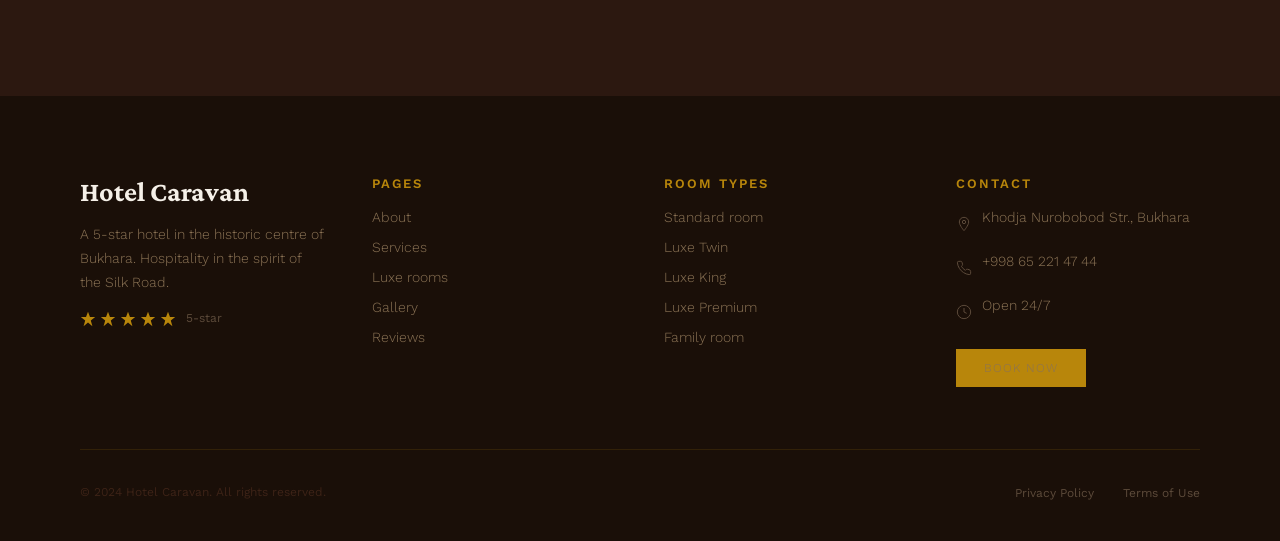
==== commit 1abc67e0: "Upgrade hotel rating from 3 stars to 5 stars Updated star count, labels, meta descriptions, and tran" ====
--- a/aloqa.html
+++ b/aloqa.html
@@ -144,12 +144,14 @@
       <div class="footer-grid">
         <div>
           <div class="footer-brand">Hotel Caravan</div>
-          <p class="footer-desc">A 3-star hotel in the historic centre of Bukhara. Hospitality in the spirit of the Silk Road.</p>
+          <p class="footer-desc">A 5-star hotel in the historic centre of Bukhara. Hospitality in the spirit of the Silk Road.</p>
           <div style="display:flex;gap:4px;margin-top:16px">
             <svg width="16" height="16" viewBox="0 0 20 20" fill="#B8860B"><polygon points="10,1 12.5,7.5 19,7.5 13.5,12 15.5,19 10,14.5 4.5,19 6.5,12 1,7.5 7.5,7.5"/></svg>
             <svg width="16" height="16" viewBox="0 0 20 20" fill="#B8860B"><polygon points="10,1 12.5,7.5 19,7.5 13.5,12 15.5,19 10,14.5 4.5,19 6.5,12 1,7.5 7.5,7.5"/></svg>
             <svg width="16" height="16" viewBox="0 0 20 20" fill="#B8860B"><polygon points="10,1 12.5,7.5 19,7.5 13.5,12 15.5,19 10,14.5 4.5,19 6.5,12 1,7.5 7.5,7.5"/></svg>
-            <span style="font-size:12px;color:#5C4A3A;margin-left:6px">3-star</span>
+            <svg width="16" height="16" viewBox="0 0 20 20" fill="#B8860B"><polygon points="10,1 12.5,7.5 19,7.5 13.5,12 15.5,19 10,14.5 4.5,19 6.5,12 1,7.5 7.5,7.5"/></svg>
+            <svg width="16" height="16" viewBox="0 0 20 20" fill="#B8860B"><polygon points="10,1 12.5,7.5 19,7.5 13.5,12 15.5,19 10,14.5 4.5,19 6.5,12 1,7.5 7.5,7.5"/></svg>
+            <span style="font-size:12px;color:#5C4A3A;margin-left:6px">5-star</span>
           </div>
         </div>
         <div class="footer-col">
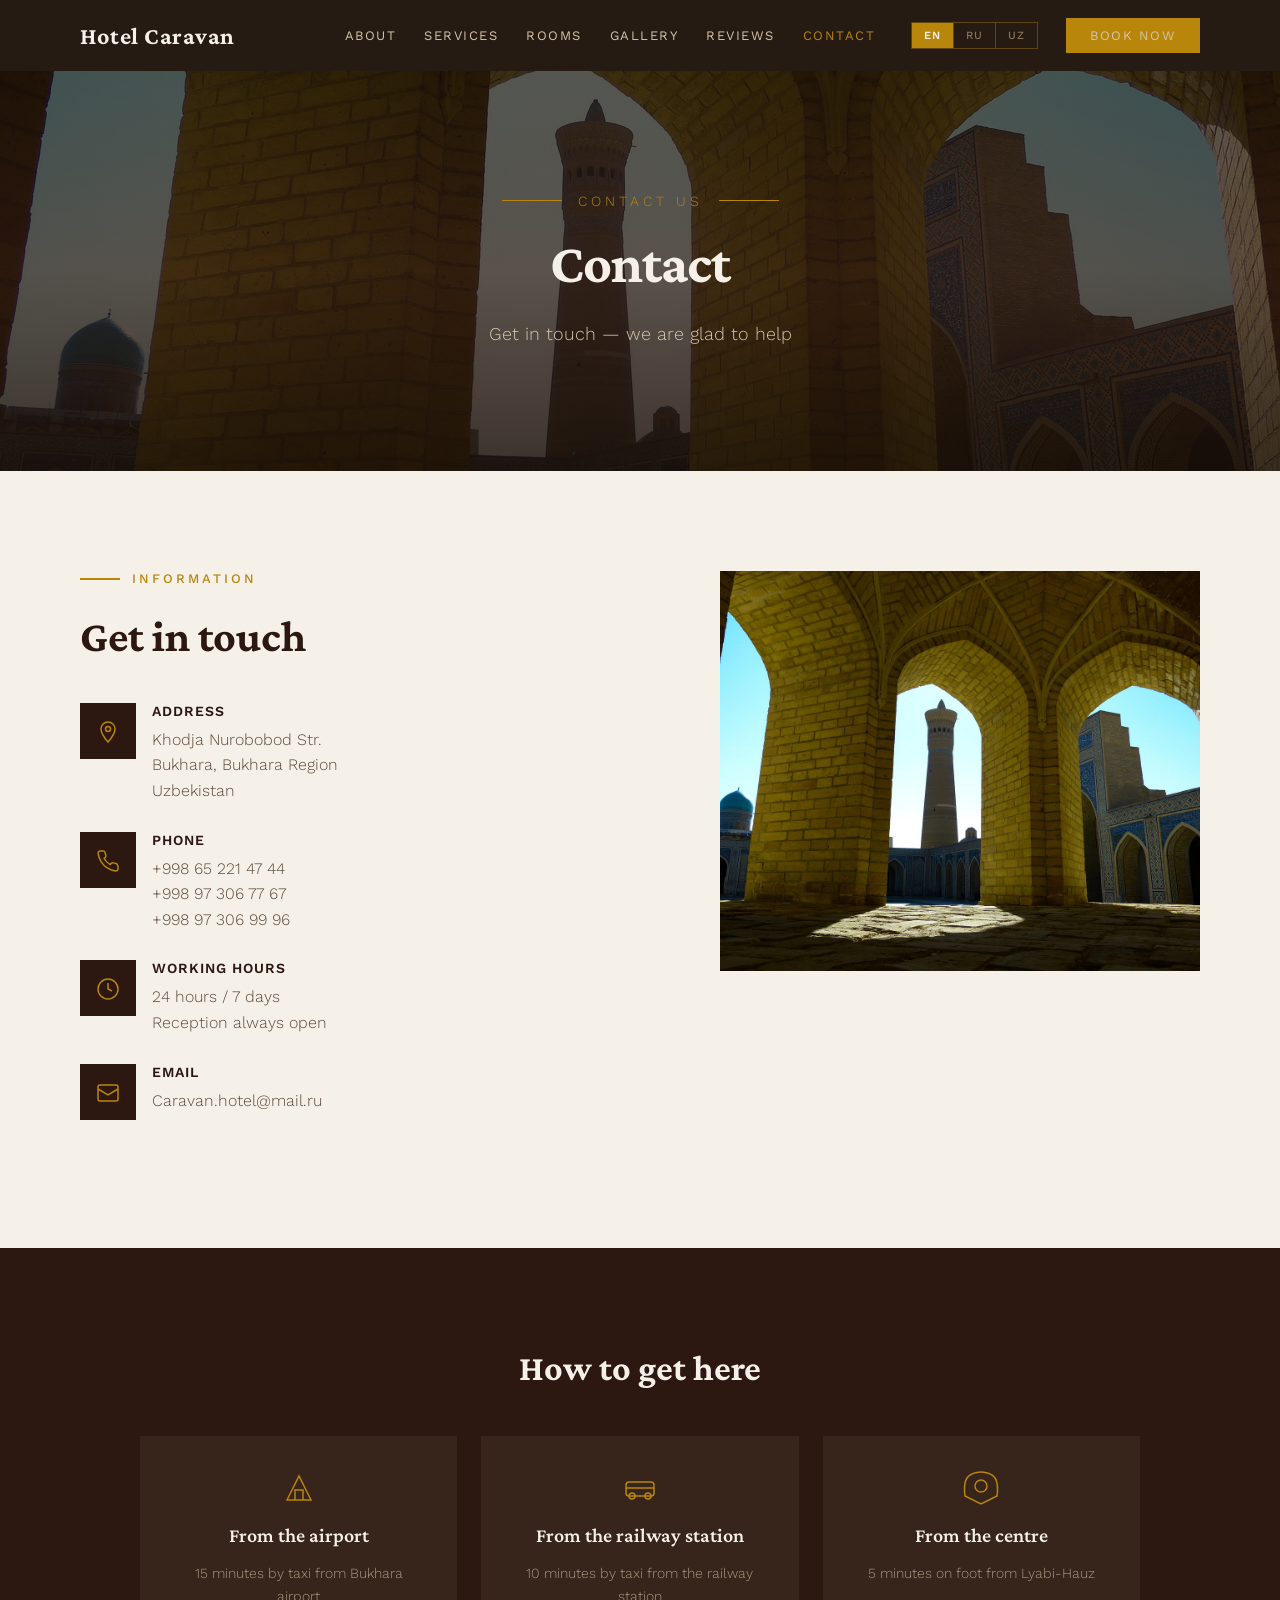
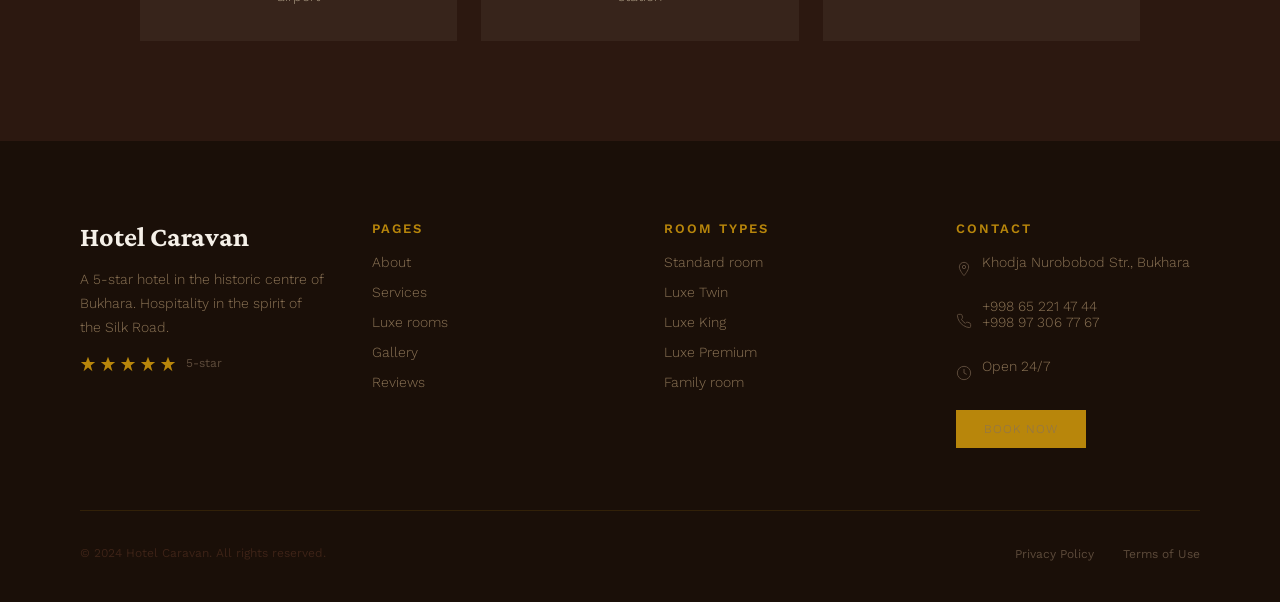
==== commit a083a1c3: "Update rooms count to 60+, add phone numbers and email, change services background - Changed 20+ roo" ====
--- a/aloqa.html
+++ b/aloqa.html
@@ -83,7 +83,7 @@
           </div>
           <div>
             <span style="font-size: 14px; font-weight: 600; letter-spacing: 1px; text-transform: uppercase; color: var(--dark); display: block; margin-bottom: 8px;">Phone</span>
-            <span class="detail-value">+998 65 221 47 44</span>
+            <span class="detail-value">+998 65 221 47 44<br>+998 97 306 77 67<br>+998 97 306 99 96</span>
           </div>
         </div>
 
@@ -103,7 +103,7 @@
           </div>
           <div>
             <span style="font-size: 14px; font-weight: 600; letter-spacing: 1px; text-transform: uppercase; color: var(--dark); display: block; margin-bottom: 8px;">Email</span>
-            <span class="detail-value">info@hotelcaravan.uz</span>
+            <span class="detail-value">Caravan.hotel@mail.ru</span>
           </div>
         </div>
       </div>
@@ -178,7 +178,7 @@
           </div>
           <div style="display:flex;align-items:center;gap:10px;margin-bottom:14px">
             <svg width="16" height="16" viewBox="0 0 24 24" fill="none" stroke="#5C4A3A" stroke-width="1.5"><path d="M22 16.9v3a2 2 0 0 1-2.2 2 19.8 19.8 0 0 1-8.6-3.1 19.5 19.5 0 0 1-6-6A19.8 19.8 0 0 1 2.1 4.2 2 2 0 0 1 4.1 2h3a2 2 0 0 1 2 1.7c.1.9.4 1.8.7 2.6a2 2 0 0 1-.5 2.1L8.1 9.5a16 16 0 0 0 6 6l1.1-1.1a2 2 0 0 1 2.1-.5c.8.3 1.7.5 2.6.7a2 2 0 0 1 1.7 2Z"/></svg>
-            <span style="font-size:14px;color:#8B7355;font-weight:300">+998 65 221 47 44</span>
+            <span style="font-size:14px;color:#8B7355;font-weight:300">+998 65 221 47 44<br>+998 97 306 77 67</span>
           </div>
           <div style="display:flex;align-items:center;gap:10px;margin-bottom:14px">
             <svg width="16" height="16" viewBox="0 0 24 24" fill="none" stroke="#5C4A3A" stroke-width="1.5"><circle cx="12" cy="12" r="10"/><path d="M12 6v6l4 2"/></svg>
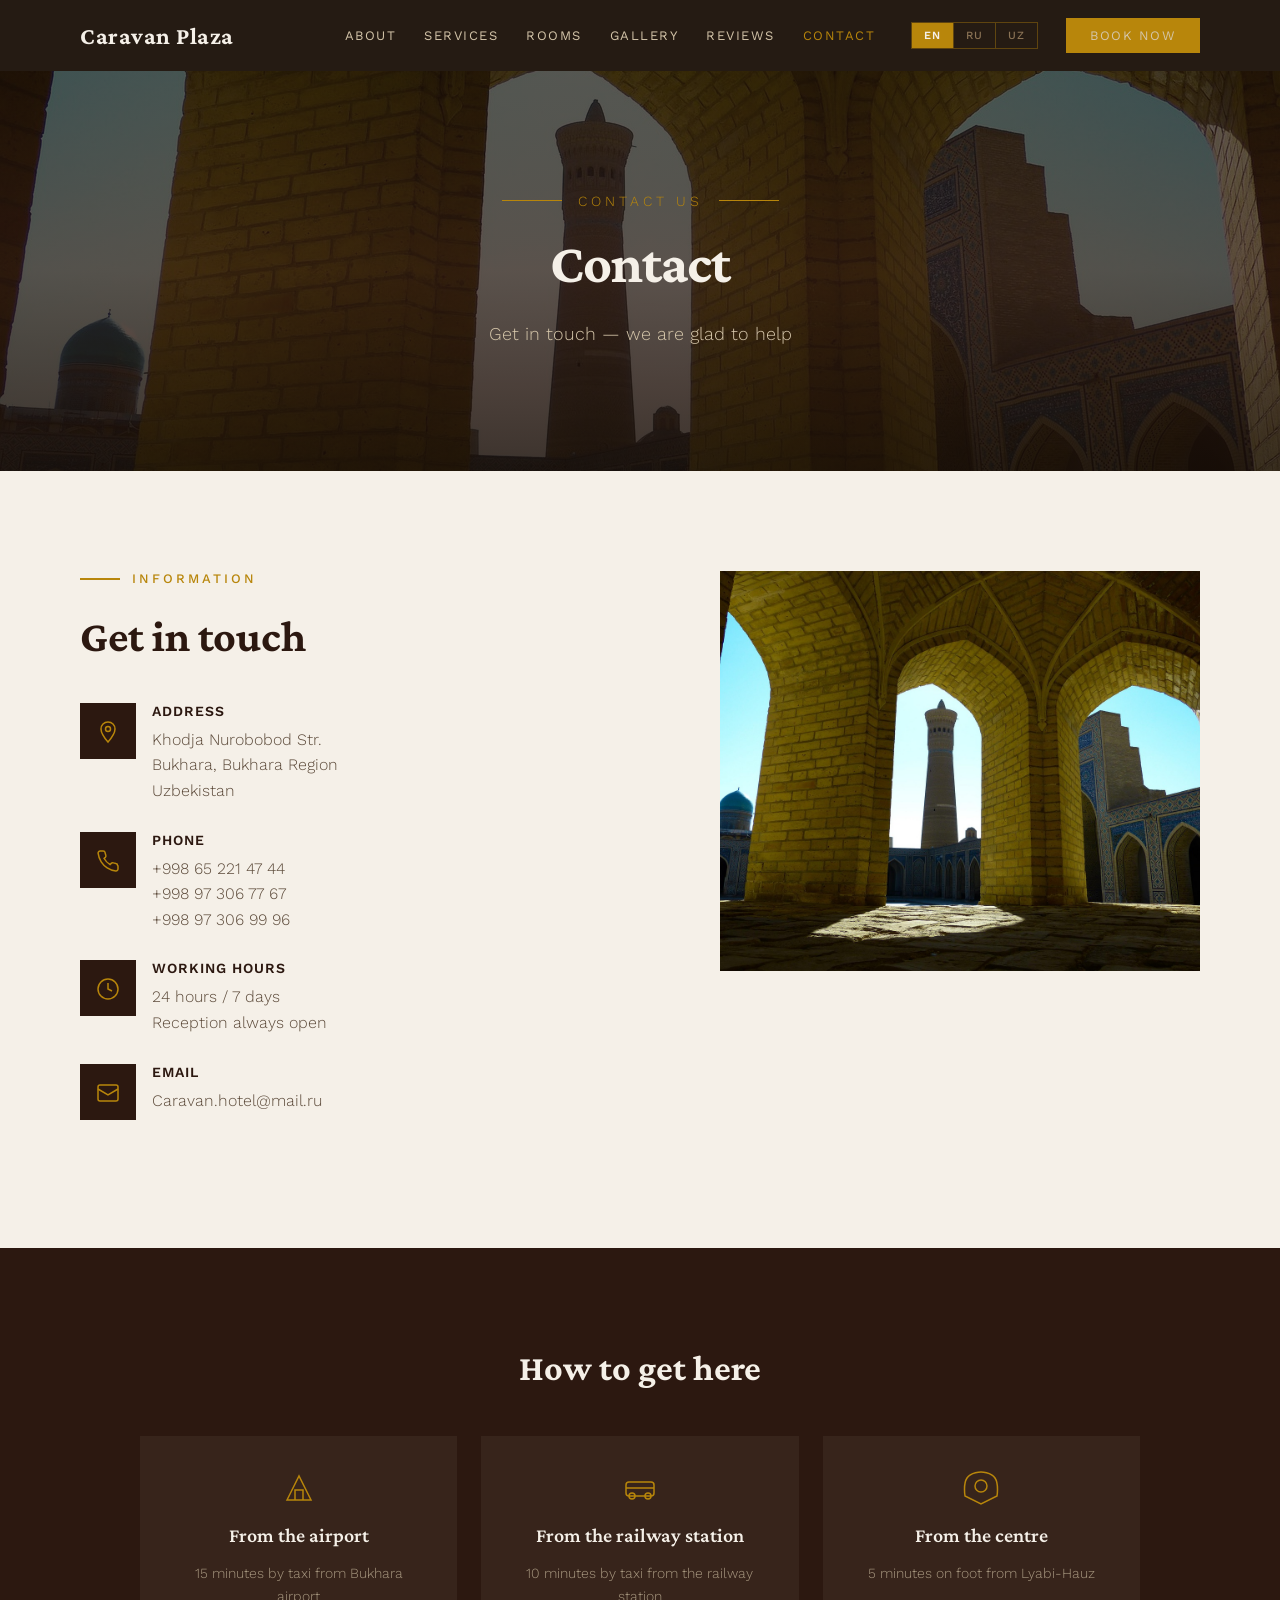
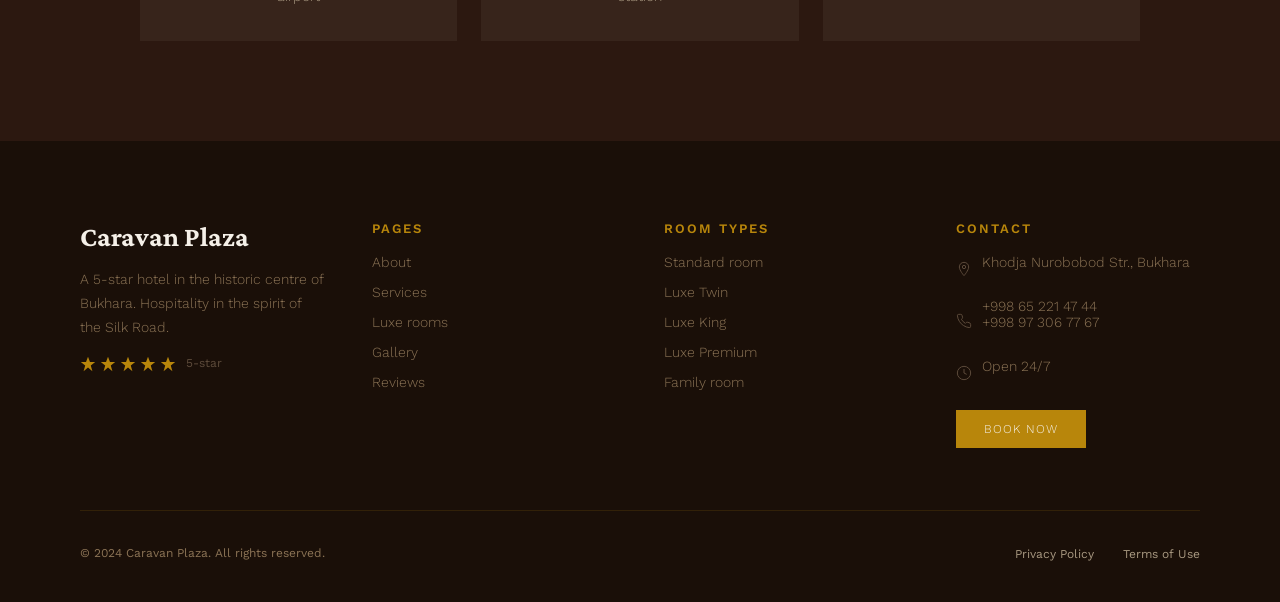
==== commit 8c06aace: "Rename Hotel Caravan to Caravan Plaza across all pages Co-Authored-By: Claude Opus 4.6 <noreply@anth" ====
--- a/aloqa.html
+++ b/aloqa.html
@@ -3,18 +3,18 @@
 <head>
   <meta charset="utf-8">
   <meta name="viewport" content="width=device-width, initial-scale=1">
-  <title>Contact — Hotel Caravan</title>
-  <meta name="description" content="Contact Hotel Caravan — address, phone and working hours in the historic centre of Bukhara.">
+  <title>Contact — Caravan Plaza</title>
+  <meta name="description" content="Contact Caravan Plaza — address, phone and working hours in the historic centre of Bukhara.">
   <meta property="og:type" content="website">
-  <meta property="og:title" content="Contact — Hotel Caravan">
+  <meta property="og:title" content="Contact — Caravan Plaza">
   <meta property="og:description" content="Address, phone, working hours — get in touch with us.">
   <meta property="og:image" content="/images/og-preview.jpg">
   <meta property="og:image:width" content="1400">
   <meta property="og:image:height" content="788">
   <meta property="og:locale" content="en_US">
-  <meta property="og:site_name" content="Hotel Caravan">
+  <meta property="og:site_name" content="Caravan Plaza">
   <meta name="twitter:card" content="summary_large_image">
-  <meta name="twitter:title" content="Contact — Hotel Caravan">
+  <meta name="twitter:title" content="Contact — Caravan Plaza">
   <meta name="twitter:description" content="Address, phone, working hours — get in touch with us.">
   <meta name="twitter:image" content="/images/og-preview.jpg">
   <link rel="stylesheet" href="https://fonts.googleapis.com/css2?family=Crimson+Pro:ital,wght@0,400;0,600;0,700;1,400&family=Work+Sans:wght@300;400;500;600;700&display=swap">
@@ -24,7 +24,7 @@
 
   <!-- Navbar -->
   <nav class="nav">
-    <a href="index.html" class="nav-logo">Hotel Caravan</a>
+    <a href="index.html" class="nav-logo">Caravan Plaza</a>
     <div class="nav-links">
       <a href="haqida.html">About</a>
       <a href="xizmatlar.html">Services</a>
@@ -44,7 +44,7 @@
 
   <!-- Hero -->
   <section class="hero hero-sub">
-    <img src="images/contact-minaret.jpg" class="hero-bg" alt="Hotel Caravan">
+    <img src="images/contact-minaret.jpg" class="hero-bg" alt="Caravan Plaza">
     <div class="hero-overlay"></div>
     <div class="hero-content">
       <div class="hero-location">
@@ -143,7 +143,7 @@
     <div class="footer-inner">
       <div class="footer-grid">
         <div>
-          <div class="footer-brand">Hotel Caravan</div>
+          <div class="footer-brand">Caravan Plaza</div>
           <p class="footer-desc">A 5-star hotel in the historic centre of Bukhara. Hospitality in the spirit of the Silk Road.</p>
           <div style="display:flex;gap:4px;margin-top:16px">
             <svg width="16" height="16" viewBox="0 0 20 20" fill="#B8860B"><polygon points="10,1 12.5,7.5 19,7.5 13.5,12 15.5,19 10,14.5 4.5,19 6.5,12 1,7.5 7.5,7.5"/></svg>
@@ -188,7 +188,7 @@
         </div>
       </div>
       <div class="footer-bottom">
-        <span>© 2024 Hotel Caravan. All rights reserved.</span>
+        <span>© 2024 Caravan Plaza. All rights reserved.</span>
         <div>
           <a href="#">Privacy Policy</a>
           <a href="#">Terms of Use</a>
--- a/css/style.css
+++ b/css/style.css
@@ -687,6 +687,8 @@
   margin-bottom: 14px;
 }
 .footer-col a:hover { color: var(--gold); }
+.footer-col .btn-primary { color: var(--ground); background: var(--gold); }
+.footer-col .btn-primary:hover { color: var(--ground); }
 .footer-bottom {
   display: flex;
   justify-content: space-between;
@@ -695,8 +697,8 @@
   flex-wrap: wrap;
   gap: 12px;
 }
-.footer-bottom span { font-size: 12px; color: #3D2317; }
-.footer-bottom a { font-size: 12px; color: var(--body-text); text-decoration: none; margin-left: 24px; }
+.footer-bottom span { font-size: 12px; color: #8B7355; }
+.footer-bottom a { font-size: 12px; color: #A89880; text-decoration: none; margin-left: 24px; }
 
 /* ── Subpage Hero (smaller) ── */
 .hero-sub { min-height: 400px; }
